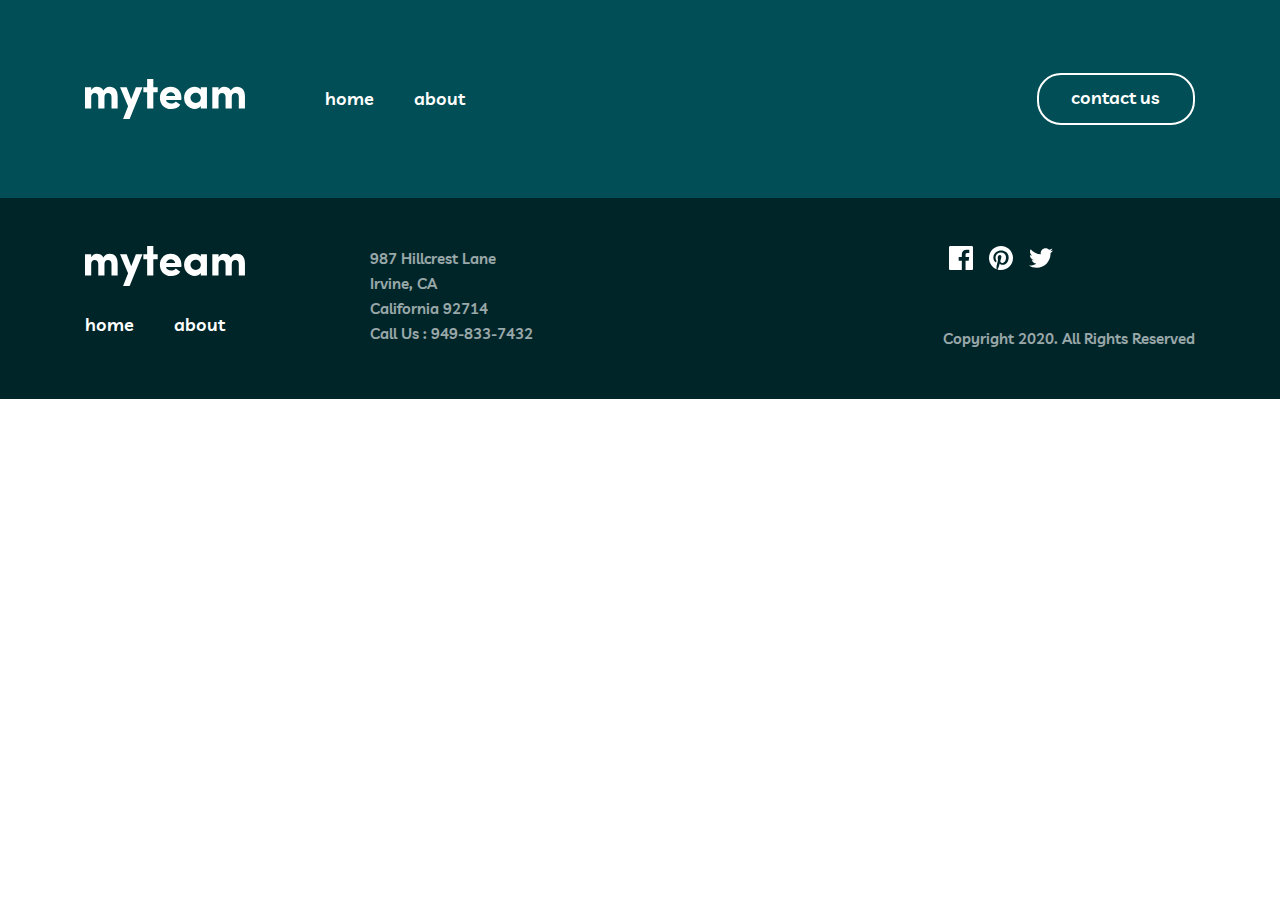
==== about.html @ bd24df67 "Add my-team" ====
<!DOCTYPE html>
<html lang="en">
<head>
  <meta charset="UTF-8">
  <meta http-equiv="X-UA-Compatible" content="IE=edge">
  <meta name="viewport" content="width=device-width, initial-scale=1.0">
  <title>About</title>
  <link rel="stylesheet" href="./css/main.css">
</head>
<body>
  <header class="site-header">
    <div class="container">
      <div class="site-header__inner">
        <a class="site-header__link" href="./index.html">
          <img class="logo" src="./images/myteam-logo.svg" alt="site logo" width="160" height="40">
        </a>
        <nav class="navbar">
          <ul class="navbar__list">
               <li class="navbar__item">
               <a class="navbar__link main-link" href="./index.html">home</a>
               </li>
               <li class="navbar__item">
               <a class="navbar__link main-link" href="./about.html">about</a>
               </li>
           </ul>
        </nav>
        <a class="link-contact main-link" href="./">contact us</a>
      </div>
    </div>
  </header>
  <footer class="site-footer">
    <div class="container">
      <div class="site-footer__inner">
        <div class="site-footer__main">
          <a class="site-header__link" href="./index.html">
            <img class="logo" src="./images/myteam-logo.svg" alt="site logo" width="160" height="40">
          </a>
          <div class="footer__navbar">
            <ul class="navbar__list">
                 <li class="navbar__item">
                 <a class="navbar__link main-link" href="./index.html">home</a>
                 </li>
                 <li class="navbar__item">
                 <a class="navbar__link main-link" href="./about.html">about</a>
                 </li>
             </ul>
          </div>
        </div>
        <ul class="site-footer__list">
          <li class="site-footer__item">987  Hillcrest Lane</li>
          <li class="site-footer__item">Irvine, CA</li>
          <li class="site-footer__item">California 92714</li>
          <li class="site-footer__item">Call Us : <a class="tel" href="tel:9498337432">949-833-7432</a></li>
        </ul>
        <div class="list-cite">
          <ul class="list-cite__list">
            <li class="list-item">
              <a href="https://www.facebook.com/" class="list-item__link">
                <img class="list-item__img" src="./images/facebook.svg" alt="facebook logo" width="24" height="24">
              </a>
            </li>
            <li class="list-item">
              <a href="https://www.pinterest.com/" class="list-item__link">
                <img class="list-item__img" src="./images/Pinterest.svg" alt=" pinterest logo" width="24" height="24">
              </a>
            </li>
            <li class="list-item">
              <a href="https://twitter.com/" class="list-item__link">
                <img class="list-item__img" src="./images/twitter.svg" alt=" twitter logo" width="24" height="24">
              </a>
            </li>
          </ul>
          <small class="footer__list-cite">Copyright 2020. All Rights Reserved</small>
        </div>
      </div>
    </div>
  </footer>
</body>
</html>
---- css/main.css ----
@font-face {
  font-family: "Livvic";
  src: url("../fonts/Livvic-Bold.woff2") format("woff2"), url("../fonts/Livvic-Bold.woff") format("woff");
  font-weight: bold;
  font-style: normal;
  font-display: swap;
}
@font-face {
  font-family: "Livvic";
  src: url("../fonts/Livvic-SemiBold.woff2") format("woff2"), url("../fonts/Livvic-SemiBold.woff") format("woff");
  font-weight: 600;
  font-style: normal;
  font-display: swap;
}
/*! normalize.css v8.0.1 | MIT License | github.com/necolas/normalize.css */
/* Document
   ========================================================================== */
/**
 * 1. Correct the line height in all browsers.
 * 2. Prevent adjustments of font size after orientation changes in iOS.
 */
html {
  line-height: 1.15;
  /* 1 */
  -webkit-text-size-adjust: 100%;
  /* 2 */
}

/* Sections
   ========================================================================== */
/**
 * Remove the margin in all browsers.
 */
body {
  margin: 0;
}

/**
 * Render the `main` element consistently in IE.
 */
main {
  display: block;
}

/**
 * Correct the font size and margin on `h1` elements within `section` and
 * `article` contexts in Chrome, Firefox, and Safari.
 */
h1 {
  font-size: 2em;
  margin: 0.67em 0;
}

/* Grouping content
   ========================================================================== */
/**
 * 1. Add the correct box sizing in Firefox.
 * 2. Show the overflow in Edge and IE.
 */
hr {
  box-sizing: content-box;
  /* 1 */
  height: 0;
  /* 1 */
  overflow: visible;
  /* 2 */
}

/**
 * 1. Correct the inheritance and scaling of font size in all browsers.
 * 2. Correct the odd `em` font sizing in all browsers.
 */
pre {
  font-family: monospace, monospace;
  /* 1 */
  font-size: 1em;
  /* 2 */
}

/* Text-level semantics
   ========================================================================== */
/**
 * Remove the gray background on active links in IE 10.
 */
a {
  background-color: transparent;
}

/**
 * 1. Remove the bottom border in Chrome 57-
 * 2. Add the correct text decoration in Chrome, Edge, IE, Opera, and Safari.
 */
abbr[title] {
  border-bottom: none;
  /* 1 */
  text-decoration: underline;
  /* 2 */
  -webkit-text-decoration: underline dotted;
          text-decoration: underline dotted;
  /* 2 */
}

/**
 * Add the correct font weight in Chrome, Edge, and Safari.
 */
b,
strong {
  font-weight: bolder;
}

/**
 * 1. Correct the inheritance and scaling of font size in all browsers.
 * 2. Correct the odd `em` font sizing in all browsers.
 */
code,
kbd,
samp {
  font-family: monospace, monospace;
  /* 1 */
  font-size: 1em;
  /* 2 */
}

/**
 * Add the correct font size in all browsers.
 */
small {
  font-size: 80%;
}

/**
 * Prevent `sub` and `sup` elements from affecting the line height in
 * all browsers.
 */
sub,
sup {
  font-size: 75%;
  line-height: 0;
  position: relative;
  vertical-align: baseline;
}

sub {
  bottom: -0.25em;
}

sup {
  top: -0.5em;
}

/* Embedded content
   ========================================================================== */
/**
 * Remove the border on images inside links in IE 10.
 */
img {
  border-style: none;
}

/* Forms
   ========================================================================== */
/**
 * 1. Change the font styles in all browsers.
 * 2. Remove the margin in Firefox and Safari.
 */
button,
input,
optgroup,
select,
textarea {
  font-family: inherit;
  /* 1 */
  font-size: 100%;
  /* 1 */
  line-height: 1.15;
  /* 1 */
  margin: 0;
  /* 2 */
}

/**
 * Show the overflow in IE.
 * 1. Show the overflow in Edge.
 */
button,
input {
  /* 1 */
  overflow: visible;
}

/**
 * Remove the inheritance of text transform in Edge, Firefox, and IE.
 * 1. Remove the inheritance of text transform in Firefox.
 */
button,
select {
  /* 1 */
  text-transform: none;
}

/**
 * Correct the inability to style clickable types in iOS and Safari.
 */
button,
[type=button],
[type=reset],
[type=submit] {
  -webkit-appearance: button;
}

/**
 * Remove the inner border and padding in Firefox.
 */
button::-moz-focus-inner,
[type=button]::-moz-focus-inner,
[type=reset]::-moz-focus-inner,
[type=submit]::-moz-focus-inner {
  border-style: none;
  padding: 0;
}

/**
 * Restore the focus styles unset by the previous rule.
 */
button:-moz-focusring,
[type=button]:-moz-focusring,
[type=reset]:-moz-focusring,
[type=submit]:-moz-focusring {
  outline: 1px dotted ButtonText;
}

/**
 * Correct the padding in Firefox.
 */
fieldset {
  padding: 0.35em 0.75em 0.625em;
}

/**
 * 1. Correct the text wrapping in Edge and IE.
 * 2. Correct the color inheritance from `fieldset` elements in IE.
 * 3. Remove the padding so developers are not caught out when they zero out
 *    `fieldset` elements in all browsers.
 */
legend {
  box-sizing: border-box;
  /* 1 */
  color: inherit;
  /* 2 */
  display: table;
  /* 1 */
  max-width: 100%;
  /* 1 */
  padding: 0;
  /* 3 */
  white-space: normal;
  /* 1 */
}

/**
 * Add the correct vertical alignment in Chrome, Firefox, and Opera.
 */
progress {
  vertical-align: baseline;
}

/**
 * Remove the default vertical scrollbar in IE 10+.
 */
textarea {
  overflow: auto;
}

/**
 * 1. Add the correct box sizing in IE 10.
 * 2. Remove the padding in IE 10.
 */
[type=checkbox],
[type=radio] {
  box-sizing: border-box;
  /* 1 */
  padding: 0;
  /* 2 */
}

/**
 * Correct the cursor style of increment and decrement buttons in Chrome.
 */
[type=number]::-webkit-inner-spin-button,
[type=number]::-webkit-outer-spin-button {
  height: auto;
}

/**
 * 1. Correct the odd appearance in Chrome and Safari.
 * 2. Correct the outline style in Safari.
 */
[type=search] {
  -webkit-appearance: textfield;
  /* 1 */
  outline-offset: -2px;
  /* 2 */
}

/**
 * Remove the inner padding in Chrome and Safari on macOS.
 */
[type=search]::-webkit-search-decoration {
  -webkit-appearance: none;
}

/**
 * 1. Correct the inability to style clickable types in iOS and Safari.
 * 2. Change font properties to `inherit` in Safari.
 */
::-webkit-file-upload-button {
  -webkit-appearance: button;
  /* 1 */
  font: inherit;
  /* 2 */
}

/* Interactive
   ========================================================================== */
/*
 * Add the correct display in Edge, IE 10+, and Firefox.
 */
details {
  display: block;
}

/*
 * Add the correct display in all browsers.
 */
summary {
  display: list-item;
}

/* Misc
   ========================================================================== */
/**
 * Add the correct display in IE 10+.
 */
template {
  display: none;
}

/**
 * Add the correct display in IE 10.
 */
[hidden] {
  display: none;
}

html {
  height: 100%;
  scroll-behavior: smooth;
}

*,
*::before,
*::after {
  box-sizing: border-box;
}

body {
  font-family: "Livvic", sans-serif;
  display: flex;
  flex-direction: column;
  height: 100%;
  margin: 0;
  padding: 0;
}

main {
  flex-grow: 1;
  background-color: #014e56;
}

img {
  max-width: 100%;
  height: auto;
  vertical-align: middle;
  -o-object-fit: cover;
     object-fit: cover;
}

.visually-hidden {
  clip: rect(0 0 0 0);
  -webkit-clip-path: inset(50%);
          clip-path: inset(50%);
  height: 1px;
  overflow: hidden;
  position: absolute;
  white-space: nowrap;
  width: 1px;
}

.container {
  width: 100%;
  max-width: 1150px;
  margin: 0 auto;
  padding: 0 20px;
}

.site-header {
  padding: 73px 0;
  background-color: #014e56;
}

.site-header__inner {
  display: flex;
  align-items: center;
}

.navbar {
  margin-left: 80px;
}

.navbar__list {
  display: flex;
  align-items: center;
  margin: 0;
  padding: 0;
  list-style-type: none;
}

.navbar__item + .navbar__item {
  margin-left: 40px;
}

.main-link {
  font-weight: 600;
  font-size: 18px;
  line-height: 28px;
  color: #ffffff;
  text-decoration: none;
}

.main-link:hover {
  color: #f67e7e;
}

.link-contact {
  margin-left: auto;
  padding: 9px 33px 11px 32px;
  border: 2px solid #ffffff;
  border-radius: 24px;
}

.link-contact:hover {
  background: #FFFFFF;
  border: 2px solid #FFFFFF;
  border-radius: 24px;
  color: #002529;
}

.menu-btn {
  display: none;
}

@media only screen and (max-width: 768px) {
  .site-header {
    padding: 64px 0;
  }
  .logo__pic {
    width: 128px;
    height: 32px;
  }
}
@media only screen and (max-width: 576px) {
  .site-header {
    padding: 48px 0;
  }
  .site-header__inner {
    align-items: center;
    justify-content: space-between;
  }
  .navbar {
    display: none;
  }
  .link-contact {
    display: none;
  }
  .menu-btn {
    display: block;
  }
}
.hero {
  padding: 56px 0 250px;
  background-color: #014e56;
  background-image: url("../images/hero-bgi-left.svg"), url("../images/hero-bgi-bottom.svg");
  background-repeat: no-repeat;
  background-size: 200px 200px, 358px 200px;
  background-position: calc(50% - 750px) calc(50% - 100px), calc(50% + 400px) calc(50% + 250px);
}

.hero__inner {
  display: flex;
  align-items: flex-start;
}

.hero__headline {
  width: 100%;
  max-width: 620px;
}

.hero__title {
  margin: 0;
  font-weight: 700;
  font-size: 100px;
  line-height: 100px;
  color: #ffffff;
}

.hero__span {
  color: #f67e7e;
}

.hero__desc {
  margin-left: auto;
  width: 100%;
  max-width: 445px;
}

.hero__line {
  border: 2px solid #79c8c7;
  background-color: #79c8c7;
  margin-bottom: 79px;
}

.line {
  display: inline-block;
  width: 50px;
}

.hero__text {
  margin: 0;
  font-weight: 600;
  font-size: 18px;
  line-height: 28px;
  color: #ffffff;
}

@media only screen and (max-width: 768px) {
  .hero {
    padding: 48px 0 258px;
    background-image: url("../images/hero-bgi-bottom.svg");
    background-size: 358px 200px;
    background-position: 50% calc(50% + 260px);
  }
  .hero__inner {
    display: block;
    margin: 0 auto;
    text-align: center;
  }
  .hero__headline {
    margin: 0 auto;
    width: 397px;
  }
  .hero__title {
    font-size: 64px;
    line-height: 56px;
  }
  .hero__desc {
    max-width: 460px;
    margin: 24px auto 0;
    text-align: center;
  }
  .hero__line {
    display: none;
  }
  .hero__text {
    font-size: 15px;
    line-height: 28px;
  }
}
@media only screen and (max-width: 576px) {
  .hero {
    padding: 32px 0 197px;
    background-image: url("../images/hero-bgi-bottom.svg");
    background-position: 50% calc(50% + 220px);
  }
  .hero__headline {
    width: 240px;
  }
  .hero__title {
    font-size: 40px;
    line-height: 40px;
  }
  .hero__desc {
    max-width: 330px;
    margin-top: 18px;
  }
}
.manage {
  padding: 140px 0;
  background-color: #012f34;
  background-image: url("../images/manage-bgi-bottom.svg");
  background-repeat: no-repeat;
  background-size: 200px 244px;
  background-position: calc(50% + 700px) calc(50% + 191px);
}

.manage__inner {
  display: flex;
  align-items: flex-start;
}

.manage__heading {
  width: 100%;
  max-width: 445px;
}

.manage__title {
  margin: 0;
  font-weight: 700;
  font-size: 48px;
  line-height: 48px;
  color: #ffffff;
}

.manage__line {
  border: 2px solid #f67e7e;
  background-color: #f67e7e;
  margin-bottom: 54px;
}

.manage__list {
  width: 100%;
  max-width: 540px;
  margin: 0;
  margin-left: auto;
  padding: 0;
  list-style-type: none;
}

.manage__item + .manage__item {
  margin-top: 32px;
}

.manage__item {
  padding-left: 95px;
  display: inline-block;
  background-repeat: no-repeat;
  background-size: 72px 72px;
}

.manage__item:nth-child(1) {
  background-image: url("../images/Experienced.svg");
}

.manage__item:nth-child(2) {
  background-image: url("../images/Easy.svg");
}

.manage__item:nth-child(3) {
  background-image: url("../images/Enhanced.svg");
}

.manage-list__title {
  margin: 0 0 16px;
  font-weight: 700;
  font-size: 18px;
  line-height: 28px;
  color: #f67e7e;
}

.manage-list__text {
  margin: 0;
  font-weight: 600;
  font-size: 15px;
  line-height: 25px;
  color: #ffffff;
  mix-blend-mode: normal;
  opacity: 0.8;
}

@media only screen and (max-width: 768px) {
  .manage {
    padding: 100px 0;
    background-image: url("../images/manage-bgi-bottom.svg");
    background-size: 200px 244px;
    background-position: calc(50% + 385px) calc(50% - 245px);
  }
  .manage__inner {
    display: block;
    margin: 0 auto;
  }
  .manage__heading {
    margin: 0 auto 64px;
    max-width: 445px;
  }
  .manage__title {
    font-size: 32px;
    line-height: 32px;
  }
  .manage__list {
    max-width: 540px;
    margin: 0 auto;
  }
}
@media only screen and (max-width: 576px) {
  .manage {
    padding: 64px 0;
    background-image: url("../images/manage-bgi-bottom.svg");
    background-size: 200px 244px;
    background-position: calc(50% + 285px) calc(50% - 410px);
  }
  .manage__heading {
    margin-bottom: 56px;
    max-width: 240px;
  }
  .manage__list {
    margin-top: 56px;
  }
  .manage__item {
    margin: 0 auto;
    padding: 0;
    padding-top: 80px;
    width: 327px;
    display: block;
    text-align: center;
    background-position: top center;
  }
}
.stories {
  padding: 140px 0 140px;
  background-color: #004047;
  background-image: url("../images/stories-bgi-top.svg"), url("../images/stories-bgi-bottom.svg");
  background-repeat: no-repeat;
  background-size: 147px 100px, 200px 200px;
  background-position: calc(50% - 650px) calc(50% - 335px), calc(50% + 600px) calc(50% + 385px);
}

.stories__heading {
  margin: 0 auto;
  width: 100%;
  max-width: 932px;
}

.stories__span {
  color: #79c8c7;
}

.stories__title {
  margin: 0;
  margin-bottom: 92px;
  font-weight: 700;
  font-size: 48px;
  line-height: 48px;
  text-align: center;
  color: #ffffff;
}

.stories-list {
  display: flex;
  align-items: center;
  justify-content: space-between;
  gap: 30px;
  margin: 0;
  padding: 0;
  list-style-type: none;
}

.stories__item {
  padding-top: 36px;
  background-image: url("../images/quotes.svg");
  background-repeat: no-repeat;
  background-size: 67px 56px;
  background-position: top center;
}

.stories__item::after {
  display: block;
  margin: 32px auto 0;
  width: 62px;
  height: 62px;
  background-repeat: no-repeat;
  background-size: 62px 62px;
  background-position: right;
  content: "";
}

.stories__item:nth-child(1)::after {
  background-image: url("../images/Kady-Baker.png");
}

.stories__item:nth-child(2)::after {
  background-image: url("../images/Aiysha-Reese.png");
}

.stories__item:nth-child(3)::after {
  background-image: url("../images/Arthur-Clarke.png");
}

.stories__quote {
  display: inline-block;
  margin-bottom: 24px;
  font-weight: 600;
  font-size: 15px;
  line-height: 25px;
  text-align: center;
  color: #ffffff;
}

.stories-list__title {
  margin: 0;
  margin-bottom: 2px;
  font-weight: 700;
  font-size: 18px;
  line-height: 28px;
  text-align: center;
  color: #79c8c7;
}

.stories-list__small {
  margin: 0;
  font-size: 13px;
  line-height: 18px;
  text-align: center;
  color: #ffffff;
}

@media only screen and (max-width: 768px) {
  .stories {
    padding: 100px 0;
    background-image: url("../images/stories-bgi-top.svg"), url("../images/stories-bgi-bottom.svg");
    background-size: 147px 100px, 200px 200px;
    background-position: calc(50% - 310px) calc(50% - 585px), calc(50% + 284px) calc(50% + 636px);
  }
  .stories__heading {
    max-width: 491px;
  }
  .stories__title {
    margin-bottom: 48px;
    font-size: 32px;
    line-height: 32px;
  }
  .stories-list {
    display: flex;
    align-items: center;
    flex-direction: column;
    gap: 48px;
  }
  .stories__item {
    width: 573px;
  }
}
@media only screen and (max-width: 576px) {
  .stories {
    padding: 100px 0;
    background-image: url("../images/stories-bgi-top.svg"), url("../images/stories-bgi-bottom.svg");
    background-size: 147px 100px, 200px 200px;
    background-position: calc(50% - 215px) calc(50% - 640px), calc(50% + 187px) calc(50% + 690px);
  }
  .stories__heading {
    max-width: 327px;
  }
  .stories__item {
    width: 327px;
  }
}
.article {
  padding: 76px 0;
  background-color: #f67e7e;
  background-image: url("../images/contact-us-bgi.svg");
  background-repeat: no-repeat;
  background-size: 200px 244px;
  background-position: calc(50% - 600px) calc(50% + 80px);
}

.article__inner {
  width: 100%;
  max-width: 917px;
  margin: 0 auto;
  display: flex;
  align-items: center;
  justify-content: space-between;
}

.article__title {
  margin: 0;
  font-weight: 700;
  font-size: 48px;
  line-height: 48px;
  color: #012f34;
}

.article__link {
  color: #012f34;
  padding: 9px 33px 11px 32px;
  border: 2px solid #012f34;
  border-radius: 24px;
}

.article__link:hover {
  background: #012f34;
  border: 2px solid #012f34;
  border-radius: 24px;
  color: #ffffff;
}

@media only screen and (max-width: 768px) {
  .article {
    padding: 84px 0;
    background-image: url("../images/contact-us-bgi.svg");
    background-size: 200px 244px;
    background-position: calc(50% - 284px) calc(50% + 90px);
  }
  .article__inner {
    max-width: 573px;
  }
  .article__title {
    font-size: 32px;
    line-height: 32px;
  }
}
@media only screen and (max-width: 576px) {
  .article {
    padding: 83px 0;
    background-image: url("../images/contact-us-bgi.svg");
    background-size: 200px 244px;
    background-position: calc(50% - 187px) calc(50% + 150px);
  }
  .article__inner {
    text-align: center;
    max-width: 300px;
    display: flex;
    flex-direction: column;
    gap: 24px;
  }
}
.site-footer {
  padding: 48px 0;
  background-color: #002529;
}

.site-footer__inner {
  display: flex;
  align-items: flex-start;
}

.footer__navbar {
  margin-top: 25px;
}

.site-footer__list {
  margin: 0;
  margin-left: 125px;
  padding: 0;
  list-style-type: none;
}

.site-footer__item {
  font-weight: 600;
  font-size: 15px;
  line-height: 25px;
  color: #ffffff;
  mix-blend-mode: normal;
  opacity: 0.6;
}

.tel {
  text-decoration: none;
  color: #ffffff;
}

.list-cite {
  margin-left: auto;
}

.list-cite__list {
  width: 110px;
  display: flex;
  align-items: center;
  justify-content: flex-end;
  gap: 16px;
  margin: 0;
  margin-bottom: 56px;
  padding: 0;
  list-style-type: none;
}

.footer__list-cite {
  font-weight: 600;
  font-size: 15px;
  line-height: 25px;
  color: #ffffff;
  mix-blend-mode: normal;
  opacity: 0.6;
}

.list-item__img:hover {
  background-color: #F67E7E;
}

@media only screen and (max-width: 768px) {
  .site-footer {
    padding: 56px 0;
  }
  .site-footer__inner {
    display: flex;
    flex-wrap: wrap;
  }
  .site-footer__list {
    margin-left: auto;
    text-align: end;
  }
  .list-cite {
    width: 100%;
    max-width: 728px;
    margin: 0;
    margin-top: 34px;
    margin-right: auto;
    display: flex;
    justify-content: space-between;
  }
  .list-cite__list {
    margin-bottom: 0;
    display: flex;
    align-items: center;
  }
  .footer__navbar {
    margin: 0 auto;
    margin-top: 53px;
  }
  .footer__list-cite {
    display: inline-block;
  }
}
@media only screen and (max-width: 576px) {
  .site-footer__inner {
    margin: 0 auto;
    text-align: center;
    display: block;
  }
  .site-footer__main {
    text-align: center;
  }
  .site-footer__list {
    margin-left: 0;
    text-align: center;
  }
  .list-cite {
    margin: 42px auto 0;
    align-items: center;
    flex-direction: column;
  }
  .footer__navbar {
    margin: 24px auto 24px 0;
  }
  .navbar__list {
    justify-content: center;
  }
  .list-cite__list {
    margin: 0;
    text-align: center;
  }
  .footer__list-cite {
    text-align: center;
    margin: 0;
    margin-top: 18px;
  }
}/*# sourceMappingURL=main.css.map */
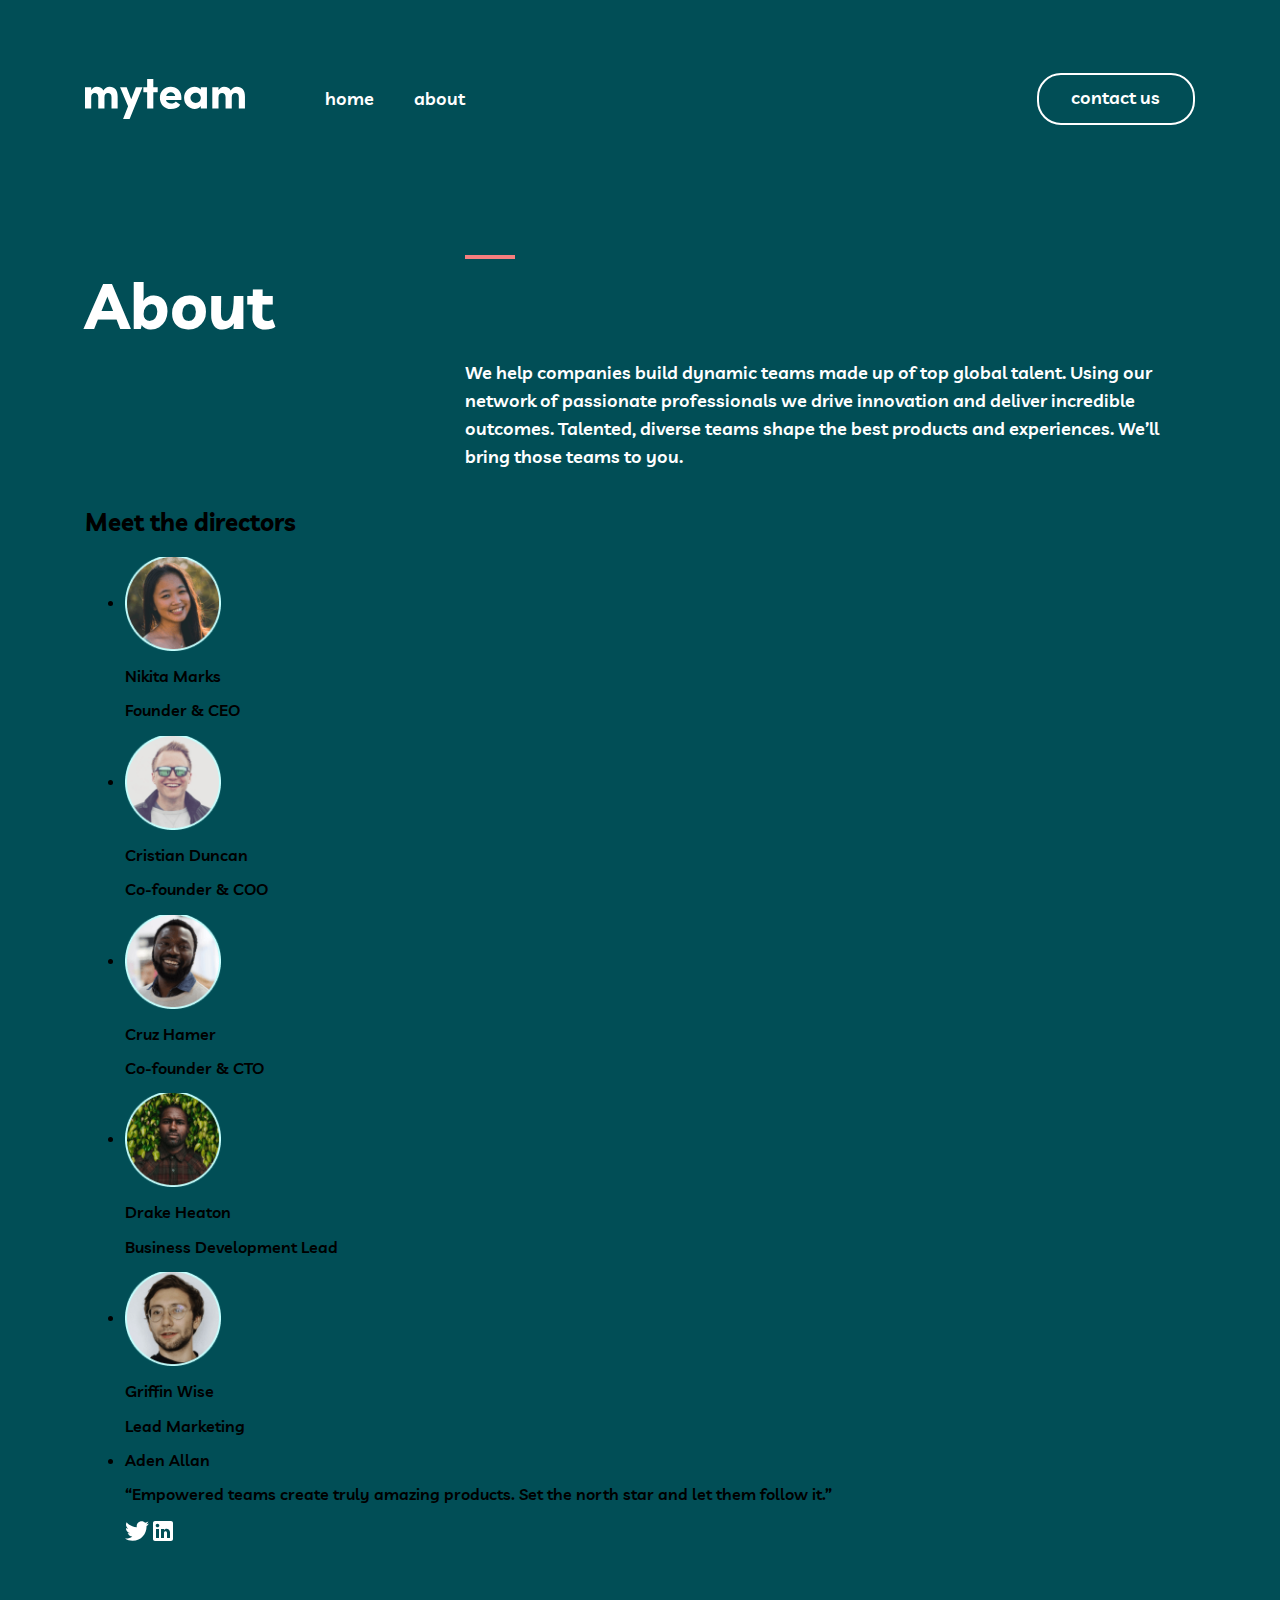
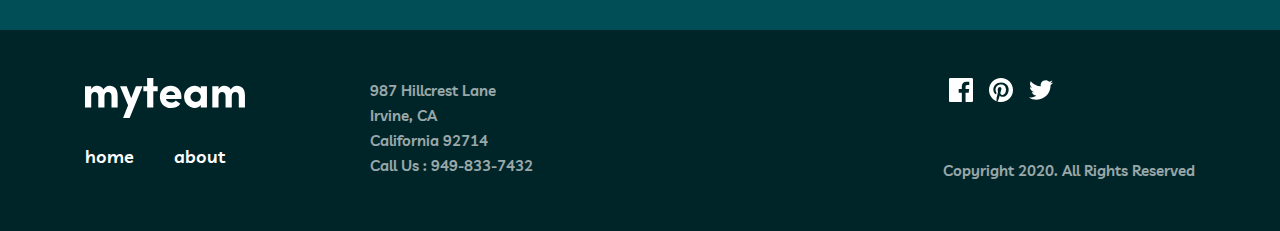
==== commit 38debff8: "about section changes" ====
--- a/about.html
+++ b/about.html
@@ -1,79 +1,238 @@
 <!DOCTYPE html>
 <html lang="en">
-<head>
-  <meta charset="UTF-8">
-  <meta http-equiv="X-UA-Compatible" content="IE=edge">
-  <meta name="viewport" content="width=device-width, initial-scale=1.0">
-  <title>About</title>
-  <link rel="stylesheet" href="./css/main.css">
-</head>
-<body>
-  <header class="site-header">
-    <div class="container">
-      <div class="site-header__inner">
-        <a class="site-header__link" href="./index.html">
-          <img class="logo" src="./images/myteam-logo.svg" alt="site logo" width="160" height="40">
-        </a>
-        <nav class="navbar">
-          <ul class="navbar__list">
-               <li class="navbar__item">
-               <a class="navbar__link main-link" href="./index.html">home</a>
-               </li>
-               <li class="navbar__item">
-               <a class="navbar__link main-link" href="./about.html">about</a>
-               </li>
-           </ul>
-        </nav>
-        <a class="link-contact main-link" href="./">contact us</a>
+  <head>
+    <meta charset="UTF-8" />
+    <meta http-equiv="X-UA-Compatible" content="IE=edge" />
+    <meta name="viewport" content="width=device-width, initial-scale=1.0" />
+    <title>About</title>
+    <link rel="stylesheet" href="./css/main.css" />
+  </head>
+  <body>
+    <header class="site-header">
+      <div class="container">
+        <div class="site-header__inner">
+          <a class="site-header__link" href="./index.html">
+            <img
+              class="logo"
+              src="./images/myteam-logo.svg"
+              alt="site logo"
+              width="160"
+              height="40"
+            />
+          </a>
+          <nav class="navbar">
+            <ul class="navbar__list">
+              <li class="navbar__item">
+                <a class="navbar__link main-link" href="./index.html">home</a>
+              </li>
+              <li class="navbar__item">
+                <a class="navbar__link main-link" href="./about.html">about</a>
+              </li>
+            </ul>
+          </nav>
+          <a class="link-contact main-link" href="./">contact us</a>
+        </div>
       </div>
-    </div>
-  </header>
-  <footer class="site-footer">
-    <div class="container">
-      <div class="site-footer__inner">
-        <div class="site-footer__main">
-          <a class="site-header__link" href="./index.html">
-            <img class="logo" src="./images/myteam-logo.svg" alt="site logo" width="160" height="40">
-          </a>
-          <div class="footer__navbar">
-            <ul class="navbar__list">
-                 <li class="navbar__item">
-                 <a class="navbar__link main-link" href="./index.html">home</a>
-                 </li>
-                 <li class="navbar__item">
-                 <a class="navbar__link main-link" href="./about.html">about</a>
-                 </li>
-             </ul>
-          </div>
-        </div>
-        <ul class="site-footer__list">
-          <li class="site-footer__item">987  Hillcrest Lane</li>
-          <li class="site-footer__item">Irvine, CA</li>
-          <li class="site-footer__item">California 92714</li>
-          <li class="site-footer__item">Call Us : <a class="tel" href="tel:9498337432">949-833-7432</a></li>
-        </ul>
-        <div class="list-cite">
-          <ul class="list-cite__list">
-            <li class="list-item">
-              <a href="https://www.facebook.com/" class="list-item__link">
-                <img class="list-item__img" src="./images/facebook.svg" alt="facebook logo" width="24" height="24">
-              </a>
-            </li>
-            <li class="list-item">
-              <a href="https://www.pinterest.com/" class="list-item__link">
-                <img class="list-item__img" src="./images/Pinterest.svg" alt=" pinterest logo" width="24" height="24">
-              </a>
-            </li>
-            <li class="list-item">
-              <a href="https://twitter.com/" class="list-item__link">
-                <img class="list-item__img" src="./images/twitter.svg" alt=" twitter logo" width="24" height="24">
-              </a>
+      <main>
+        <section class="about-hero">
+          <div class="container">
+            <div class="about-hero__inner">
+              <h1 class="about-hero__title">About</h1>
+              <div class="about-hero__desc">
+                <span class="about-hero__line about-line"></span>
+                <p class="about-hero__text">
+                  We help companies build dynamic teams made up of top global
+                  talent. Using our network of passionate professionals we drive
+                  innovation and deliver incredible outcomes. Talented, diverse
+                  teams shape the best products and experiences. We’ll bring
+                  those teams to you.
+                </p>
+              </div>
+            </div>
+          </div>
+        </section>
+        <section class="about-meet">
+          <div class="container">
+            <h2 class="about-meet__title">Meet the directors</h2>
+
+            <ul class="about-meet__list">
+              <li class="about-meet__item">
+                <img
+                  class="about-meet__pic"
+                  src="./images/Nikita-Marks.png"
+                  srcset="
+                    ./images/Nikita-Marks.png    1x,
+                    ./images/Nikita-Marks@2x.png
+                  "
+                  width="96"
+                  height="96"
+                  alt="nikita pic"
+                />
+                <p class="about-meet__text">Nikita Marks</p>
+                <p class="about-meet__italic">Founder & CEO</p>
+              </li>
+              <li class="about-meet__item">
+                <img
+                  class="about-meet__pic"
+                  src="./images/Cristian-Duncan.png"
+                  srcset="
+                    ./images/Cristian-Duncan.png    1x,
+                    ./images/Cristian-Duncan@2x.png
+                  "
+                  width="96"
+                  height="96"
+                  alt="nikita pic"
+                />
+                <p class="about-meet__text">Cristian Duncan</p>
+                <p class="about-meet__italic">Co-founder & COO</p>
+              </li>
+              <li class="about-meet__item">
+                <img
+                  class="about-meet__pic"
+                  src="./images/Cruz-Hamer.png"
+                  srcset="
+                    ./images/Cruz-Hamer.png    1x,
+                    ./images/Cruz-Hamer@2x.png
+                  "
+                  width="96"
+                  height="96"
+                  alt="nikita pic"
+                />
+                <p class="about-meet__text">Cruz Hamer</p>
+                <p class="about-meet__italic">Co-founder & CTO</p>
+              </li>
+              <li class="about-meet__item">
+                <img
+                  class="about-meet__pic"
+                  src="./images/Drake-Heaton.png"
+                  srcset="
+                    ./images/Drake-Heaton.png    1x,
+                    ./images/Drake-Heaton@2x.png
+                  "
+                  width="96"
+                  height="96"
+                  alt="nikita pic"
+                />
+                <p class="about-meet__text">Drake Heaton</p>
+                <p class="about-meet__italic">Business Development Lead</p>
+              </li>
+              <li class="about-meet__item">
+                <img
+                  class="about-meet__pic"
+                  src="./images/Griffin-Wise.png"
+                  srcset="
+                    ./images/Griffin-Wise.png    1x,
+                    ./images/Nikita-Marks@2x.png
+                  "
+                  width="96"
+                  height="96"
+                  alt="nikita pic"
+                />
+                <p class="about-meet__text">Griffin Wise</p>
+                <p class="about-meet__italic">Lead Marketing</p>
+              </li>
+              <li class="about-meet__item">
+                <p class="about-meet__alen">Aden Allan</p>
+                <p class="about-meet__gap">
+                  “Empowered teams create truly amazing products. Set the north
+                  star and let them follow it.”
+                </p>
+                <img
+                  class="about-meet__twitter"
+                  src="./images/twitter.svg"
+                  width="24"
+                  height="20"
+                  alt="twitter"
+                />
+                <img
+                  class="about-meet__linkin"
+                  src="./images/linkedin-logo.svg"
+                  width="20"
+                  height="20"
+                  alt="linkedin"
+                />
+              </li>
+            </ul>
+          </div>
+        </section>
+      </main>
+    </header>
+    <footer class="site-footer">
+      <div class="container">
+        <div class="site-footer__inner">
+          <div class="site-footer__main">
+            <a class="site-header__link" href="./index.html">
+              <img
+                class="logo"
+                src="./images/myteam-logo.svg"
+                alt="site logo"
+                width="160"
+                height="40"
+              />
+            </a>
+            <div class="footer__navbar">
+              <ul class="navbar__list">
+                <li class="navbar__item">
+                  <a class="navbar__link main-link" href="./index.html">home</a>
+                </li>
+                <li class="navbar__item">
+                  <a class="navbar__link main-link" href="./about.html"
+                    >about</a
+                  >
+                </li>
+              </ul>
+            </div>
+          </div>
+          <ul class="site-footer__list">
+            <li class="site-footer__item">987 Hillcrest Lane</li>
+            <li class="site-footer__item">Irvine, CA</li>
+            <li class="site-footer__item">California 92714</li>
+            <li class="site-footer__item">
+              Call Us : <a class="tel" href="tel:9498337432">949-833-7432</a>
             </li>
           </ul>
-          <small class="footer__list-cite">Copyright 2020. All Rights Reserved</small>
+          <div class="list-cite">
+            <ul class="list-cite__list">
+              <li class="list-item">
+                <a href="https://www.facebook.com/" class="list-item__link">
+                  <img
+                    class="list-item__img"
+                    src="./images/facebook.svg"
+                    alt="facebook logo"
+                    width="24"
+                    height="24"
+                  />
+                </a>
+              </li>
+              <li class="list-item">
+                <a href="https://www.pinterest.com/" class="list-item__link">
+                  <img
+                    class="list-item__img"
+                    src="./images/Pinterest.svg"
+                    alt=" pinterest logo"
+                    width="24"
+                    height="24"
+                  />
+                </a>
+              </li>
+              <li class="list-item">
+                <a href="https://twitter.com/" class="list-item__link">
+                  <img
+                    class="list-item__img"
+                    src="./images/twitter.svg"
+                    alt=" twitter logo"
+                    width="24"
+                    height="24"
+                  />
+                </a>
+              </li>
+            </ul>
+            <small class="footer__list-cite"
+              >Copyright 2020. All Rights Reserved</small
+            >
+          </div>
         </div>
       </div>
-    </div>
-  </footer>
-</body>
-</html>+    </footer>
+  </body>
+</html>
--- a/css/main.css
+++ b/css/main.css
@@ -931,6 +931,55 @@
     gap: 24px;
   }
 }
+.about-hero {
+  padding-top: 130px;
+  background-image: url("../../../images/about-hero-bg.svg");
+  background-repeat: no-repeat;
+  background-size: 100px;
+  background-position: calc(50% + 800px) 100%, 100% 100%;
+}
+
+.about-hero__inner {
+  display: flex;
+  justify-content: space-between;
+}
+
+.about-hero__title {
+  align-items: flex-start;
+  margin: 0;
+  font-weight: 700;
+  font-size: 64px;
+  line-height: 100px;
+  color: #ffffff;
+}
+
+.about-hero__desc {
+  width: 100%;
+  max-width: 730px;
+}
+
+.about-hero__line {
+  border: 2px solid #F67E7E;
+  background-color: #F67E7E;
+  margin-bottom: 79px;
+}
+
+.about-line {
+  display: inline-block;
+  width: 50px;
+}
+
+.about-hero__text {
+  font-weight: 600;
+  font-size: 18px;
+  line-height: 28px;
+  color: #FFFFFF;
+}
+
+.about-meet {
+  border-color: #004047;
+}
+
 .site-footer {
   padding: 48px 0;
   background-color: #002529;
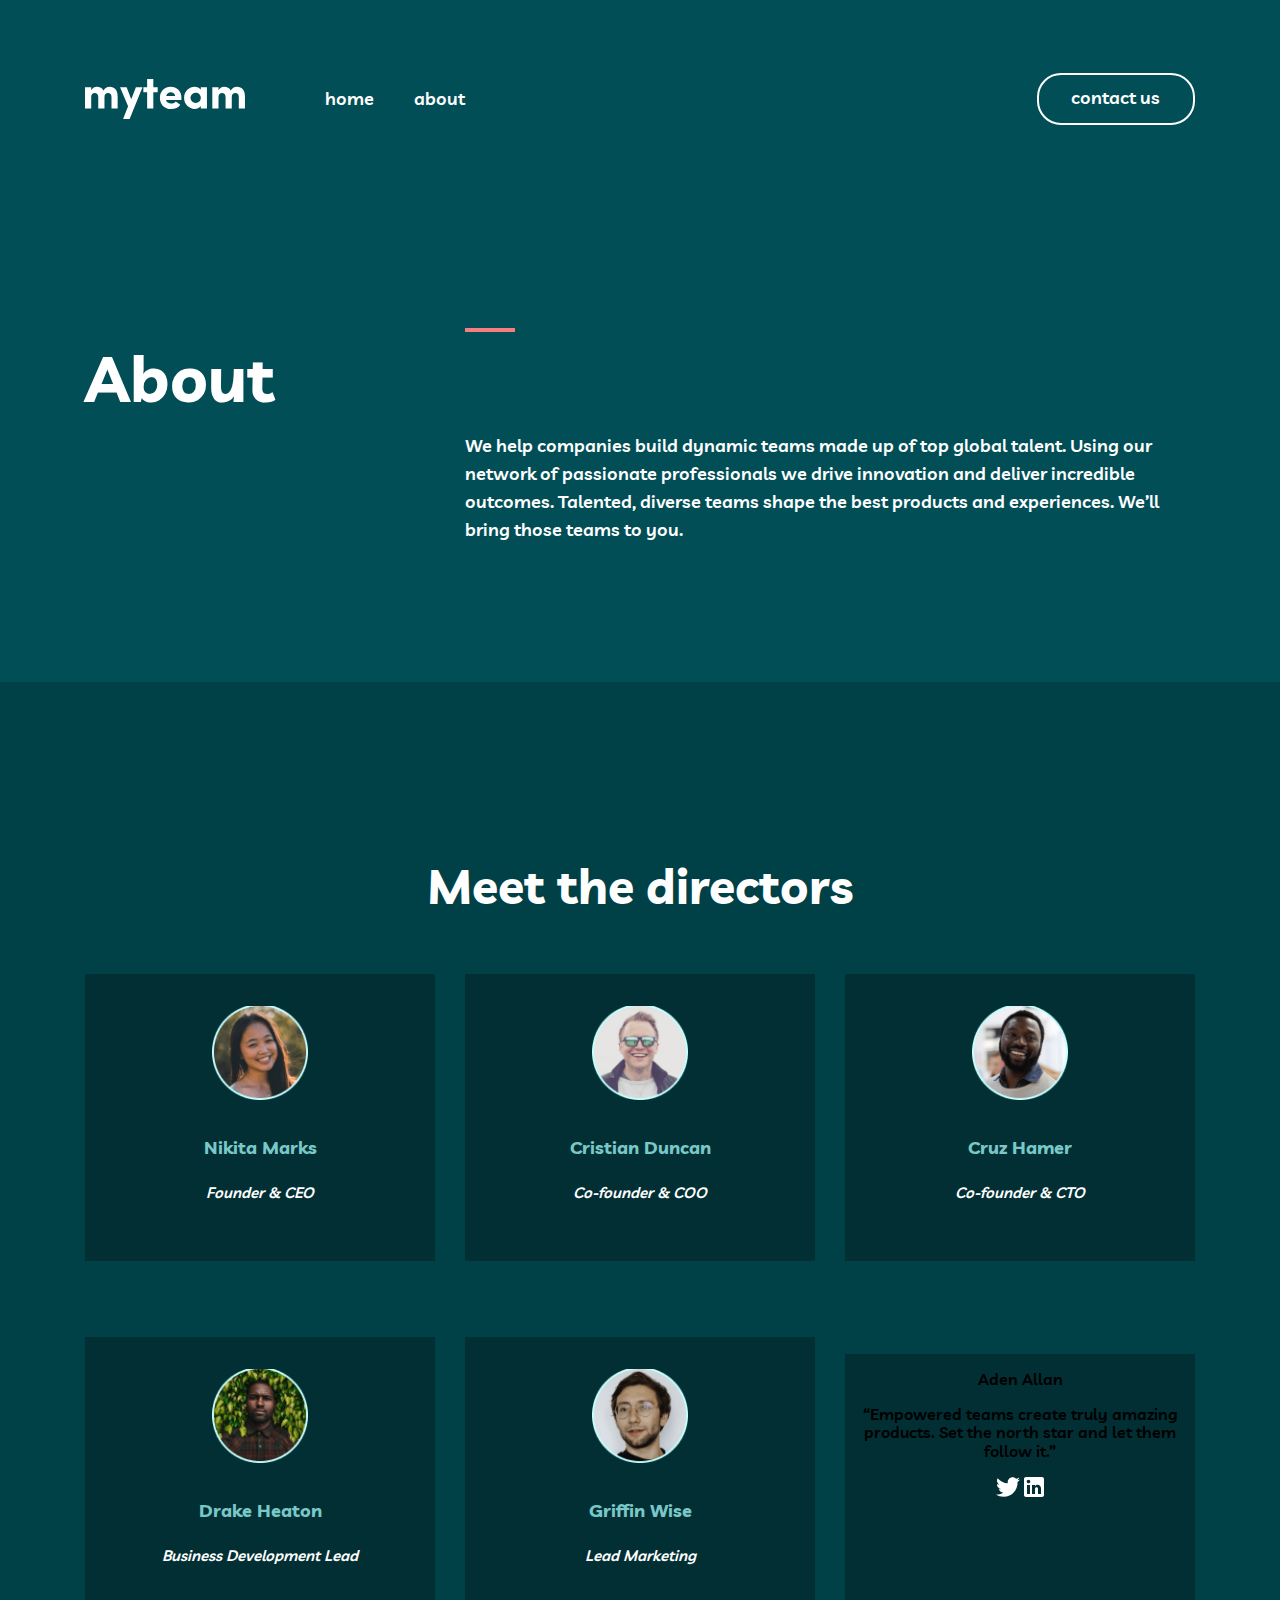
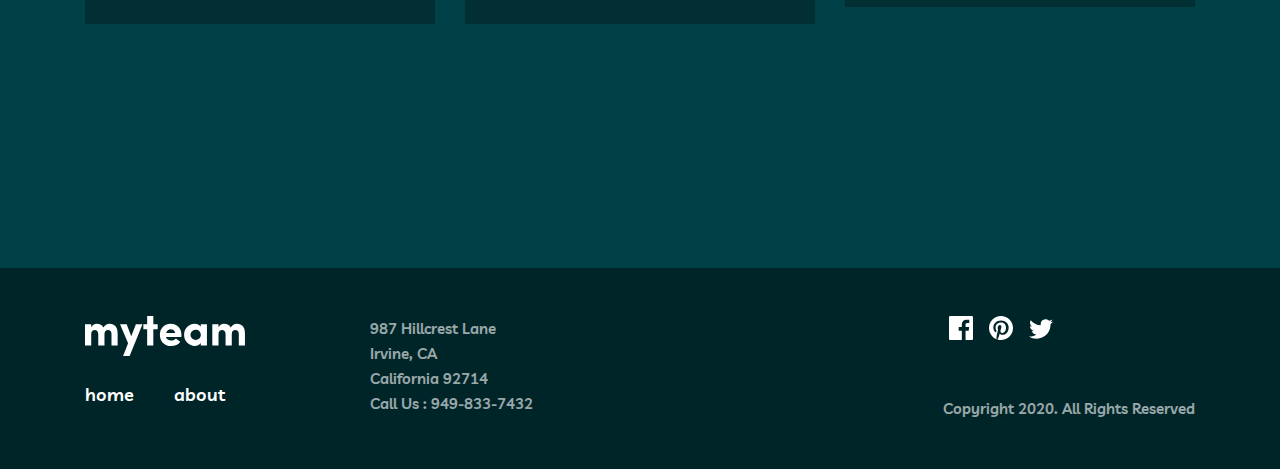
==== commit 958666db: "about-meet section  changes" ====
--- a/about.html
+++ b/about.html
@@ -33,130 +33,131 @@
           <a class="link-contact main-link" href="./">contact us</a>
         </div>
       </div>
-      <main>
-        <section class="about-hero">
-          <div class="container">
-            <div class="about-hero__inner">
-              <h1 class="about-hero__title">About</h1>
-              <div class="about-hero__desc">
-                <span class="about-hero__line about-line"></span>
-                <p class="about-hero__text">
-                  We help companies build dynamic teams made up of top global
-                  talent. Using our network of passionate professionals we drive
-                  innovation and deliver incredible outcomes. Talented, diverse
-                  teams shape the best products and experiences. We’ll bring
-                  those teams to you.
-                </p>
-              </div>
+     
+    </header>
+    <main>
+      <section class="about-hero">
+        <div class="container">
+          <div class="about-hero__inner">
+            <h1 class="about-hero__title">About</h1>
+            <div class="about-hero__desc">
+              <span class="about-hero__line about-line"></span>
+              <p class="about-hero__text">
+                We help companies build dynamic teams made up of top global
+                talent. Using our network of passionate professionals we drive
+                innovation and deliver incredible outcomes. Talented, diverse
+                teams shape the best products and experiences. We’ll bring
+                those teams to you.
+              </p>
             </div>
           </div>
-        </section>
-        <section class="about-meet">
-          <div class="container">
-            <h2 class="about-meet__title">Meet the directors</h2>
+        </div>
+      </section>
+      <section class="about-meet">
+        <div class="container">
+          <h2 class="about-meet__title">Meet the directors</h2>
 
-            <ul class="about-meet__list">
-              <li class="about-meet__item">
-                <img
-                  class="about-meet__pic"
-                  src="./images/Nikita-Marks.png"
-                  srcset="
-                    ./images/Nikita-Marks.png    1x,
-                    ./images/Nikita-Marks@2x.png
-                  "
-                  width="96"
-                  height="96"
-                  alt="nikita pic"
-                />
-                <p class="about-meet__text">Nikita Marks</p>
-                <p class="about-meet__italic">Founder & CEO</p>
-              </li>
-              <li class="about-meet__item">
-                <img
-                  class="about-meet__pic"
-                  src="./images/Cristian-Duncan.png"
-                  srcset="
-                    ./images/Cristian-Duncan.png    1x,
-                    ./images/Cristian-Duncan@2x.png
-                  "
-                  width="96"
-                  height="96"
-                  alt="nikita pic"
-                />
-                <p class="about-meet__text">Cristian Duncan</p>
-                <p class="about-meet__italic">Co-founder & COO</p>
-              </li>
-              <li class="about-meet__item">
-                <img
-                  class="about-meet__pic"
-                  src="./images/Cruz-Hamer.png"
-                  srcset="
-                    ./images/Cruz-Hamer.png    1x,
-                    ./images/Cruz-Hamer@2x.png
-                  "
-                  width="96"
-                  height="96"
-                  alt="nikita pic"
-                />
-                <p class="about-meet__text">Cruz Hamer</p>
-                <p class="about-meet__italic">Co-founder & CTO</p>
-              </li>
-              <li class="about-meet__item">
-                <img
-                  class="about-meet__pic"
-                  src="./images/Drake-Heaton.png"
-                  srcset="
-                    ./images/Drake-Heaton.png    1x,
-                    ./images/Drake-Heaton@2x.png
-                  "
-                  width="96"
-                  height="96"
-                  alt="nikita pic"
-                />
-                <p class="about-meet__text">Drake Heaton</p>
-                <p class="about-meet__italic">Business Development Lead</p>
-              </li>
-              <li class="about-meet__item">
-                <img
-                  class="about-meet__pic"
-                  src="./images/Griffin-Wise.png"
-                  srcset="
-                    ./images/Griffin-Wise.png    1x,
-                    ./images/Nikita-Marks@2x.png
-                  "
-                  width="96"
-                  height="96"
-                  alt="nikita pic"
-                />
-                <p class="about-meet__text">Griffin Wise</p>
-                <p class="about-meet__italic">Lead Marketing</p>
-              </li>
-              <li class="about-meet__item">
-                <p class="about-meet__alen">Aden Allan</p>
-                <p class="about-meet__gap">
-                  “Empowered teams create truly amazing products. Set the north
-                  star and let them follow it.”
-                </p>
-                <img
-                  class="about-meet__twitter"
-                  src="./images/twitter.svg"
-                  width="24"
-                  height="20"
-                  alt="twitter"
-                />
-                <img
-                  class="about-meet__linkin"
-                  src="./images/linkedin-logo.svg"
-                  width="20"
-                  height="20"
-                  alt="linkedin"
-                />
-              </li>
-            </ul>
-          </div>
-        </section>
-      </main>
-    </header>
+          <ul class="about-meet__list">
+            <li class="about-meet__item">
+              <img
+                class="about-meet__pic"
+                src="./images/Nikita-Marks.png"
+                srcset="
+                  ./images/Nikita-Marks.png    1x,
+                  ./images/Nikita-Marks@2x.png
+                "
+                width="96"
+                height="96"
+                alt="nikita pic"
+              />
+              <p class="about-meet__text">Nikita Marks</p>
+              <p class="about-meet__italic">Founder & CEO</p>
+            </li>
+            <li class="about-meet__item">
+              <img
+                class="about-meet__pic"
+                src="./images/Cristian-Duncan.png"
+                srcset="
+                  ./images/Cristian-Duncan.png    1x,
+                  ./images/Cristian-Duncan@2x.png
+                "
+                width="96"
+                height="96"
+                alt="nikita pic"
+              />
+              <p class="about-meet__text">Cristian Duncan</p>
+              <p class="about-meet__italic">Co-founder & COO</p>
+            </li>
+            <li class="about-meet__item">
+              <img
+                class="about-meet__pic"
+                src="./images/Cruz-Hamer.png"
+                srcset="
+                  ./images/Cruz-Hamer.png    1x,
+                  ./images/Cruz-Hamer@2x.png
+                "
+                width="96"
+                height="96"
+                alt="nikita pic"
+              />
+              <p class="about-meet__text">Cruz Hamer</p>
+              <p class="about-meet__italic">Co-founder & CTO</p>
+            </li>
+            <li class="about-meet__item">
+              <img
+                class="about-meet__pic"
+                src="./images/Drake-Heaton.png"
+                srcset="
+                  ./images/Drake-Heaton.png    1x,
+                  ./images/Drake-Heaton@2x.png
+                "
+                width="96"
+                height="96"
+                alt="nikita pic"
+              />
+              <p class="about-meet__text">Drake Heaton</p>
+              <p class="about-meet__italic">Business Development Lead</p>
+            </li>
+            <li class="about-meet__item">
+              <img
+                class="about-meet__pic"
+                src="./images/Griffin-Wise.png"
+                srcset="
+                  ./images/Griffin-Wise.png    1x,
+                  ./images/Nikita-Marks@2x.png
+                "
+                width="96"
+                height="96"
+                alt="nikita pic"
+              />
+              <p class="about-meet__text">Griffin Wise</p>
+              <p class="about-meet__italic">Lead Marketing</p>
+            </li>
+            <li class="about-meet__item">
+              <p class="about-meet__alen">Aden Allan</p>
+              <p class="about-meet__gap">
+                “Empowered teams create truly amazing products. Set the north
+                star and let them follow it.”
+              </p>
+              <img
+                class="about-meet__twitter"
+                src="./images/twitter.svg"
+                width="24"
+                height="20"
+                alt="twitter"
+              />
+              <img
+                class="about-meet__linkin"
+                src="./images/linkedin-logo.svg"
+                width="20"
+                height="20"
+                alt="linkedin"
+              />
+            </li>
+          </ul>
+        </div>
+      </section>
+    </main>
     <footer class="site-footer">
       <div class="container">
         <div class="site-footer__inner">
--- a/css/main.css
+++ b/css/main.css
@@ -932,7 +932,7 @@
   }
 }
 .about-hero {
-  padding-top: 130px;
+  padding: 130px 0 120px;
   background-image: url("../../../images/about-hero-bg.svg");
   background-repeat: no-repeat;
   background-size: 100px;
@@ -977,7 +977,61 @@
 }
 
 .about-meet {
-  border-color: #004047;
+  background-color: #004047;
+  padding: 140px 0 168px;
+}
+
+.about-meet__title {
+  margin-bottom: 64px;
+  font-weight: 700;
+  font-size: 48px;
+  line-height: 48px;
+  text-align: center;
+  color: #ffffff;
+}
+
+.about-meet__list {
+  margin: 0;
+  padding: 0;
+  display: flex;
+  align-items: center;
+  justify-content: space-between;
+  flex-wrap: wrap;
+  width: 100%;
+  max-width: 1110px;
+  list-style: none;
+}
+
+.about-meet__item {
+  padding: 0;
+  width: 100%;
+  max-width: 350px;
+  min-height: 253px;
+  background: #012f34;
+  text-align: center;
+  margin-bottom: 76px;
+}
+
+.about-meet__pic {
+  margin-bottom: 16px;
+  margin-top: 32px;
+}
+
+.about-meet__text {
+  font-weight: 700;
+  font-size: 18px;
+  line-height: 28px;
+  text-align: center;
+  color: #79c8c7;
+}
+
+.about-meet__italic {
+  margin-bottom: 56px;
+  font-style: italic;
+  font-size: 15px;
+  line-height: 25px;
+  text-align: center;
+  color: #ffffff;
 }
 
 .site-footer {
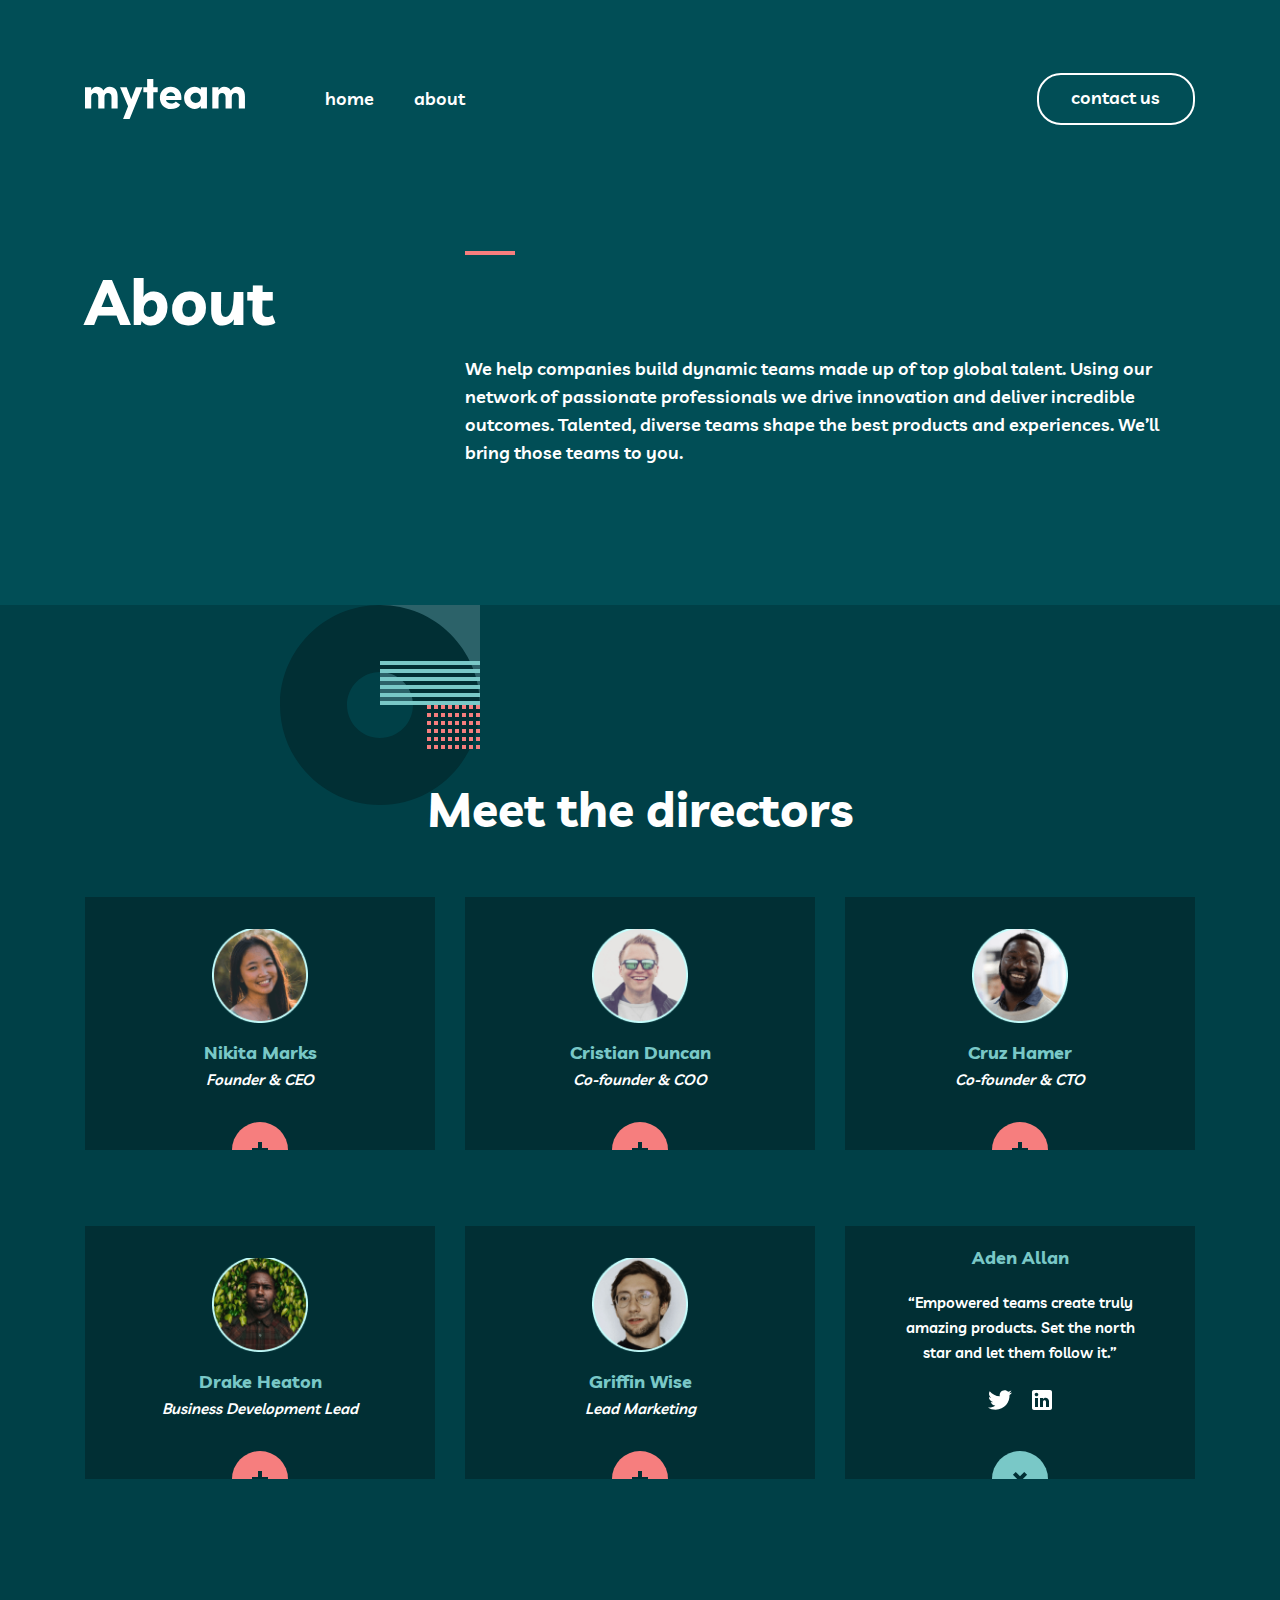
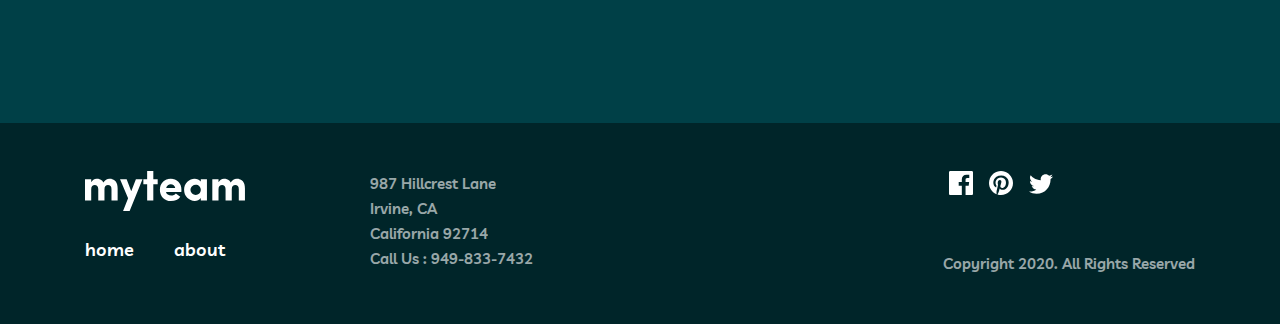
==== commit cdb67c51: "about-meet add" ====
--- a/about.html
+++ b/about.html
@@ -133,7 +133,7 @@
               <p class="about-meet__text">Griffin Wise</p>
               <p class="about-meet__italic">Lead Marketing</p>
             </li>
-            <li class="about-meet__item">
+            <li class="about-meet__item active">
               <p class="about-meet__alen">Aden Allan</p>
               <p class="about-meet__gap">
                 “Empowered teams create truly amazing products. Set the north
--- a/css/main.css
+++ b/css/main.css
@@ -932,7 +932,7 @@
   }
 }
 .about-hero {
-  padding: 130px 0 120px;
+  padding: 53px 0 120px;
   background-image: url("../../../images/about-hero-bg.svg");
   background-repeat: no-repeat;
   background-size: 100px;
@@ -979,6 +979,10 @@
 .about-meet {
   background-color: #004047;
   padding: 140px 0 168px;
+  background-image: url("../../../images/meet-bgi-top.svg");
+  background-repeat: no-repeat;
+  background-size: 200px;
+  background-position: calc(25% + 10px) 0%;
 }
 
 .about-meet__title {
@@ -991,6 +995,7 @@
 }
 
 .about-meet__list {
+  position: relative;
   margin: 0;
   padding: 0;
   display: flex;
@@ -1010,6 +1015,25 @@
   background: #012f34;
   text-align: center;
   margin-bottom: 76px;
+  background-image: url("../../../images/icon-plus.svg");
+  background-repeat: no-repeat;
+  background-size: 56px;
+  background-position: 50% calc(100% + 28px), 100% 100%;
+  transition: all 0.4s ease;
+}
+.about-meet__item:hover {
+  background-image: url("../../../images/icon-x.svg");
+}
+
+.active {
+  background-image: url("../../../images/icon-x.svg");
+  background-repeat: no-repeat;
+  background-size: 56px;
+  background-position: 50% calc(100% + 28px), 100% 100%;
+  transition: all 0.4s ease;
+}
+.active:hover {
+  background-image: url("../../../images/icon-plus.svg");
 }
 
 .about-meet__pic {
@@ -1018,6 +1042,7 @@
 }
 
 .about-meet__text {
+  margin: 0;
   font-weight: 700;
   font-size: 18px;
   line-height: 28px;
@@ -1026,12 +1051,37 @@
 }
 
 .about-meet__italic {
+  margin: 0;
   margin-bottom: 56px;
   font-style: italic;
   font-size: 15px;
   line-height: 25px;
   text-align: center;
   color: #ffffff;
+}
+
+.about-meet__alen {
+  font-weight: 700;
+  font-size: 18px;
+  line-height: 28px;
+  text-align: center;
+  color: #79c8c7;
+}
+
+.about-meet__gap {
+  margin: 0 auto;
+  margin-bottom: 24px;
+  width: 100%;
+  max-width: 254px;
+  font-weight: 600;
+  font-size: 15px;
+  line-height: 25px;
+  text-align: center;
+  color: #FFFFFF;
+}
+
+.about-meet__twitter {
+  margin-right: 16px;
 }
 
 .site-footer {
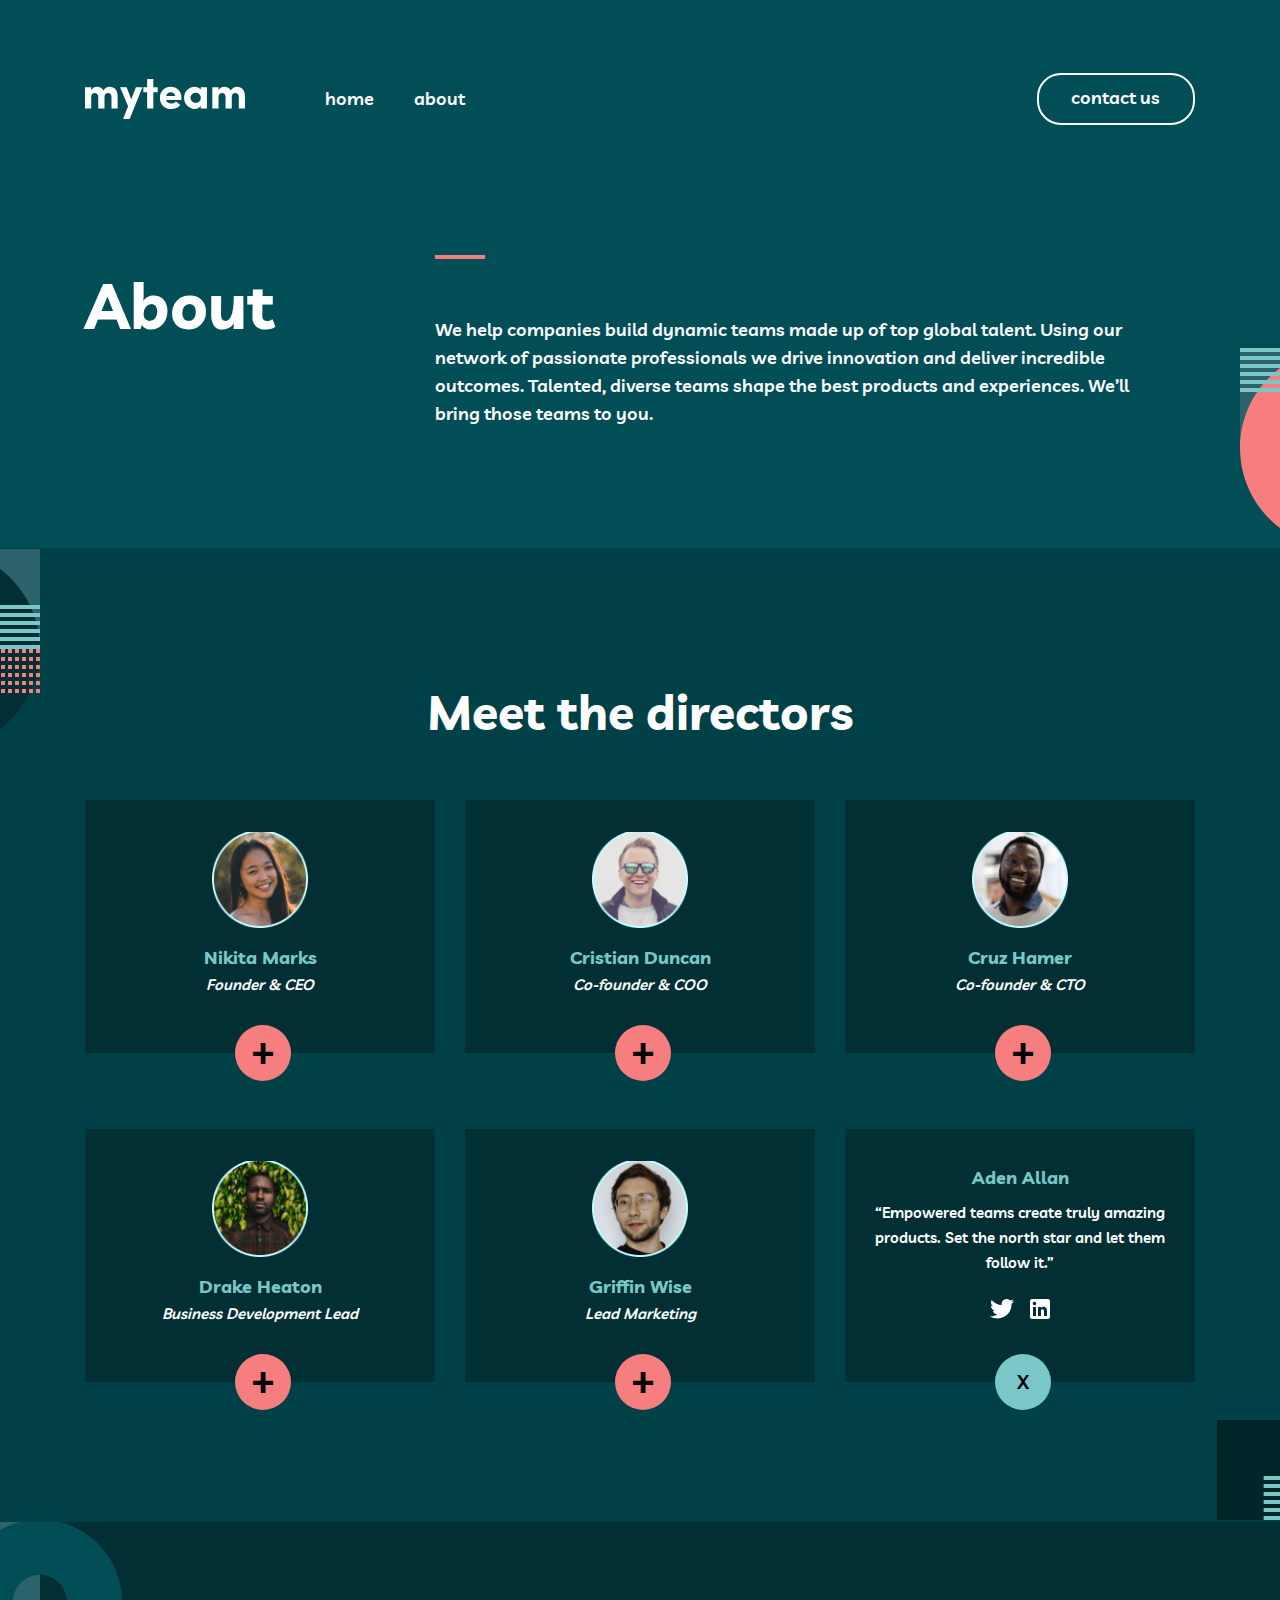
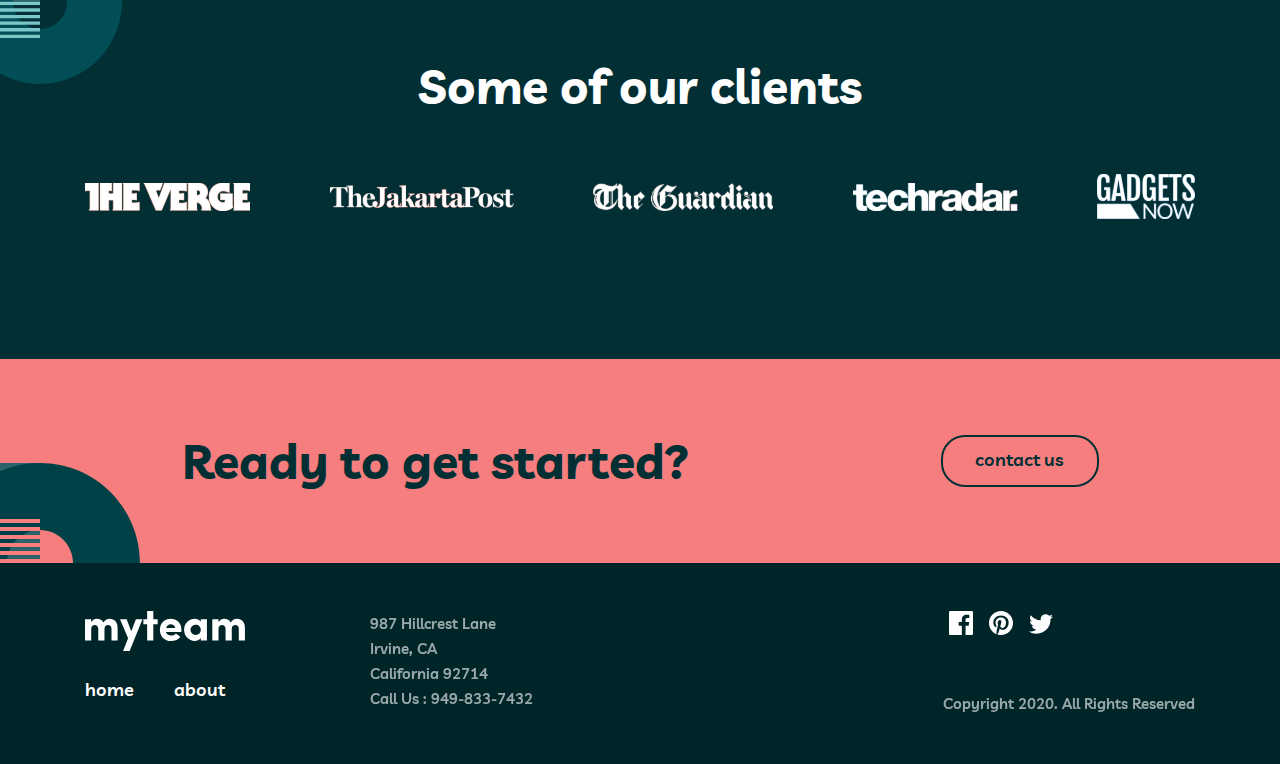
==== commit 738ec936: "Add my team cite" ====
--- a/about.html
+++ b/about.html
@@ -1,239 +1,178 @@
 <!DOCTYPE html>
 <html lang="en">
-  <head>
-    <meta charset="UTF-8" />
-    <meta http-equiv="X-UA-Compatible" content="IE=edge" />
-    <meta name="viewport" content="width=device-width, initial-scale=1.0" />
-    <title>About</title>
-    <link rel="stylesheet" href="./css/main.css" />
-  </head>
-  <body>
-    <header class="site-header">
+<head>
+  <meta charset="UTF-8">
+  <meta http-equiv="X-UA-Compatible" content="IE=edge">
+  <meta name="viewport" content="width=device-width, initial-scale=1.0">
+  <title>About</title>
+  <link rel="stylesheet" href="./css/main.css">
+</head>
+<body>
+  <header class="site-header">
+    <div class="container">
+      <div class="site-header__inner">
+        <a class="site-header__link" href="./index.html">
+          <img class="logo" src="./images/myteam-logo.svg" alt="site logo" width="160" height="40">
+        </a>
+        <nav class="navbar">
+          <ul class="navbar__list">
+               <li class="navbar__item">
+               <a class="navbar__link main-link" href="./index.html">home</a>
+               </li>
+               <li class="navbar__item">
+               <a class="navbar__link main-link" href="./about.html">about</a>
+               </li>
+           </ul>
+        </nav>
+        <a class="link-contact main-link" href="./contact.html">contact us</a>
+      </div>
+    </div>
+  </header>
+  <main>
+    <section class="about-hero">
       <div class="container">
-        <div class="site-header__inner">
-          <a class="site-header__link" href="./index.html">
-            <img
-              class="logo"
-              src="./images/myteam-logo.svg"
-              alt="site logo"
-              width="160"
-              height="40"
-            />
-          </a>
-          <nav class="navbar">
-            <ul class="navbar__list">
-              <li class="navbar__item">
-                <a class="navbar__link main-link" href="./index.html">home</a>
-              </li>
-              <li class="navbar__item">
-                <a class="navbar__link main-link" href="./about.html">about</a>
-              </li>
-            </ul>
-          </nav>
-          <a class="link-contact main-link" href="./">contact us</a>
+        <div class="about-hero__inner">
+          <h1 class="visually-hidden">About page</h1>
+          <div class="about-hero__heading">
+            <h2 class="about-hero__title">About</h2>
+          </div>
+          <div class="about-hero__content">
+            <span class="manage__line line"></span>
+            <div class="about-hero__text">We help companies build dynamic teams made up of top global talent. Using our network of passionate professionals we drive innovation and deliver incredible outcomes. Talented, diverse teams shape the best products and experiences. We’ll bring those teams to you.</div>
+          </div>
         </div>
       </div>
-     
-    </header>
-    <main>
-      <section class="about-hero">
-        <div class="container">
-          <div class="about-hero__inner">
-            <h1 class="about-hero__title">About</h1>
-            <div class="about-hero__desc">
-              <span class="about-hero__line about-line"></span>
-              <p class="about-hero__text">
-                We help companies build dynamic teams made up of top global
-                talent. Using our network of passionate professionals we drive
-                innovation and deliver incredible outcomes. Talented, diverse
-                teams shape the best products and experiences. We’ll bring
-                those teams to you.
-              </p>
-            </div>
-          </div>
-        </div>
-      </section>
-      <section class="about-meet">
-        <div class="container">
-          <h2 class="about-meet__title">Meet the directors</h2>
-
-          <ul class="about-meet__list">
-            <li class="about-meet__item">
-              <img
-                class="about-meet__pic"
-                src="./images/Nikita-Marks.png"
-                srcset="
-                  ./images/Nikita-Marks.png    1x,
-                  ./images/Nikita-Marks@2x.png
-                "
-                width="96"
-                height="96"
-                alt="nikita pic"
-              />
-              <p class="about-meet__text">Nikita Marks</p>
-              <p class="about-meet__italic">Founder & CEO</p>
+    </section>
+    <section class="meet">
+      <div class="container">
+        <div class="meet__inner">
+          <h3 class="meet__title">Meet the directors</h3>
+          <ul class="meet__item meet-item">
+            <li class="meet__list">
+              <h4 class="meet-item__title">Nikita Marks</h4>
+              <i class="meet-item__text">Founder & CEO</i>
+              <div class="meet__list--icon">
+                <span class="meet-_list--span">+</span>
+              </div>
             </li>
-            <li class="about-meet__item">
-              <img
-                class="about-meet__pic"
-                src="./images/Cristian-Duncan.png"
-                srcset="
-                  ./images/Cristian-Duncan.png    1x,
-                  ./images/Cristian-Duncan@2x.png
-                "
-                width="96"
-                height="96"
-                alt="nikita pic"
-              />
-              <p class="about-meet__text">Cristian Duncan</p>
-              <p class="about-meet__italic">Co-founder & COO</p>
+            <li class="meet__list">
+              <h4 class="meet-item__title">Cristian Duncan</h4>
+              <i class="meet-item__text">Co-founder & COO</i>
+              <div class="meet__list--icon">
+                <span class="meet-_list--span">+</span>
+              </div>
             </li>
-            <li class="about-meet__item">
-              <img
-                class="about-meet__pic"
-                src="./images/Cruz-Hamer.png"
-                srcset="
-                  ./images/Cruz-Hamer.png    1x,
-                  ./images/Cruz-Hamer@2x.png
-                "
-                width="96"
-                height="96"
-                alt="nikita pic"
-              />
-              <p class="about-meet__text">Cruz Hamer</p>
-              <p class="about-meet__italic">Co-founder & CTO</p>
+            <li class="meet__list">
+              <h4 class="meet-item__title">Cruz Hamer</h4>
+              <i class="meet-item__text">Co-founder & CTO</i>
+              <div class="meet__list--icon">
+                <span class="meet-_list--span">+</span>
+              </div>
             </li>
-            <li class="about-meet__item">
-              <img
-                class="about-meet__pic"
-                src="./images/Drake-Heaton.png"
-                srcset="
-                  ./images/Drake-Heaton.png    1x,
-                  ./images/Drake-Heaton@2x.png
-                "
-                width="96"
-                height="96"
-                alt="nikita pic"
-              />
-              <p class="about-meet__text">Drake Heaton</p>
-              <p class="about-meet__italic">Business Development Lead</p>
+            <li class="meet__list">
+              <h4 class="meet-item__title">Drake Heaton</h4>
+              <i class="meet-item__text">Business Development Lead</i>
+              <div class="meet__list--icon">
+                <span class="meet-_list--span">+</span>
+              </div>
             </li>
-            <li class="about-meet__item">
-              <img
-                class="about-meet__pic"
-                src="./images/Griffin-Wise.png"
-                srcset="
-                  ./images/Griffin-Wise.png    1x,
-                  ./images/Nikita-Marks@2x.png
-                "
-                width="96"
-                height="96"
-                alt="nikita pic"
-              />
-              <p class="about-meet__text">Griffin Wise</p>
-              <p class="about-meet__italic">Lead Marketing</p>
+            <li class="meet__list">
+              <h4 class="meet-item__title">Griffin Wise</h4>
+              <i class="meet-item__text">Lead Marketing</i>
+              <div class="meet__list--icon">
+                <span class="meet-_list--span">+</span>
+              </div>
             </li>
-            <li class="about-meet__item active">
-              <p class="about-meet__alen">Aden Allan</p>
-              <p class="about-meet__gap">
-                “Empowered teams create truly amazing products. Set the north
-                star and let them follow it.”
-              </p>
-              <img
-                class="about-meet__twitter"
-                src="./images/twitter.svg"
-                width="24"
-                height="20"
-                alt="twitter"
-              />
-              <img
-                class="about-meet__linkin"
-                src="./images/linkedin-logo.svg"
-                width="20"
-                height="20"
-                alt="linkedin"
-              />
+            <li class="meet__list">
+              <h4 class="meet-item__title text-h">Aden Allan</h4>
+              <p class="meet-item__text text-p">“Empowered teams create truly amazing products. Set the north star and let them follow it.”</p>
+              <div class="meet__list--icon icon">
+                <span class="meet-_list--span icon-x">X</span>
+              </div>
             </li>
           </ul>
         </div>
-      </section>
-    </main>
-    <footer class="site-footer">
+      </div>
+    </section>
+    <section class="clients">
       <div class="container">
-        <div class="site-footer__inner">
-          <div class="site-footer__main">
-            <a class="site-header__link" href="./index.html">
-              <img
-                class="logo"
-                src="./images/myteam-logo.svg"
-                alt="site logo"
-                width="160"
-                height="40"
-              />
-            </a>
-            <div class="footer__navbar">
-              <ul class="navbar__list">
-                <li class="navbar__item">
-                  <a class="navbar__link main-link" href="./index.html">home</a>
-                </li>
-                <li class="navbar__item">
-                  <a class="navbar__link main-link" href="./about.html"
-                    >about</a
-                  >
-                </li>
-              </ul>
-            </div>
-          </div>
-          <ul class="site-footer__list">
-            <li class="site-footer__item">987 Hillcrest Lane</li>
-            <li class="site-footer__item">Irvine, CA</li>
-            <li class="site-footer__item">California 92714</li>
-            <li class="site-footer__item">
-              Call Us : <a class="tel" href="tel:9498337432">949-833-7432</a>
+        <div class="clients__inner">
+          <h3 class="clients__title">Some of our clients</h3>
+          <ul class="clients__list">
+            <li class="clients__item">
+              <img src="./images/the-verge.svg" alt="the-verge logo">
+            </li>
+            <li class="clients__item">
+              <img src="./images/the-jakarta.svg" alt="the-jakarta logo">
+            </li>
+            <li class="clients__item">
+              <img src="./images/the-guardian.svg" alt="the-guardian logo">
+            </li>
+            <li class="clients__item">
+              <img src="./images/techradar.svg" alt="techradar logo">
+            </li>
+            <li class="clients__item">
+              <img src="./images/gadgets-now.svg" alt="gadgets-now">
             </li>
           </ul>
-          <div class="list-cite">
-            <ul class="list-cite__list">
-              <li class="list-item">
-                <a href="https://www.facebook.com/" class="list-item__link">
-                  <img
-                    class="list-item__img"
-                    src="./images/facebook.svg"
-                    alt="facebook logo"
-                    width="24"
-                    height="24"
-                  />
-                </a>
-              </li>
-              <li class="list-item">
-                <a href="https://www.pinterest.com/" class="list-item__link">
-                  <img
-                    class="list-item__img"
-                    src="./images/Pinterest.svg"
-                    alt=" pinterest logo"
-                    width="24"
-                    height="24"
-                  />
-                </a>
-              </li>
-              <li class="list-item">
-                <a href="https://twitter.com/" class="list-item__link">
-                  <img
-                    class="list-item__img"
-                    src="./images/twitter.svg"
-                    alt=" twitter logo"
-                    width="24"
-                    height="24"
-                  />
-                </a>
-              </li>
-            </ul>
-            <small class="footer__list-cite"
-              >Copyright 2020. All Rights Reserved</small
-            >
+        </div>
+      </div>
+    </section>
+    <article class="article">
+      <div class="container">
+        <div class="article__inner">
+          <h2 class="article__title">Ready to get started?</h2>
+          <a href="./contact.html" class="article__link main-link">contact us</a>
+        </div>
+      </div>
+    </article>
+  </main>
+  <footer class="site-footer">
+    <div class="container">
+      <div class="site-footer__inner">
+        <div class="site-footer__main">
+          <a class="site-header__link" href="./index.html">
+            <img class="logo" src="./images/myteam-logo.svg" alt="site logo" width="160" height="40">
+          </a>
+          <div class="footer__navbar">
+            <ul class="navbar__list">
+                 <li class="navbar__item">
+                 <a class="navbar__link main-link" href="./index.html">home</a>
+                 </li>
+                 <li class="navbar__item">
+                 <a class="navbar__link main-link" href="./about.html">about</a>
+                 </li>
+             </ul>
           </div>
         </div>
+        <ul class="site-footer__list">
+          <li class="site-footer__item">987  Hillcrest Lane</li>
+          <li class="site-footer__item">Irvine, CA</li>
+          <li class="site-footer__item">California 92714</li>
+          <li class="site-footer__item">Call Us : <a class="tel" href="tel:9498337432">949-833-7432</a></li>
+        </ul>
+        <div class="list-cite">
+          <ul class="list-cite__list">
+            <li class="list-item">
+              <a href="https://www.facebook.com/" class="list-item__link">
+                <img class="list-item__img" src="./images/facebook.svg" alt="facebook logo" width="24" height="24">
+              </a>
+            </li>
+            <li class="list-item">
+              <a href="https://www.pinterest.com/" class="list-item__link">
+                <img class="list-item__img" src="./images/Pinterest.svg" alt=" pinterest logo" width="24" height="24">
+              </a>
+            </li>
+            <li class="list-item">
+              <a href="https://twitter.com/" class="list-item__link">
+                <img class="list-item__img" src="./images/twitter.svg" alt=" twitter logo" width="24" height="24">
+              </a>
+            </li>
+          </ul>
+          <small class="footer__list-cite">Copyright 2020. All Rights Reserved</small>
+        </div>
       </div>
-    </footer>
-  </body>
-</html>
+    </div>
+  </footer>
+</body>
+</html>--- a/css/main.css
+++ b/css/main.css
@@ -861,6 +861,214 @@
     width: 327px;
   }
 }
+.about-hero {
+  padding: 57px 0 120px;
+  background-image: url("../images/about-bottom.svg");
+  background-repeat: no-repeat;
+  background-size: 200px 200px;
+  background-position: calc(50% + 700px) calc(50% + 75px);
+}
+
+.about-hero__inner {
+  display: flex;
+  align-items: flex-start;
+}
+
+.about-hero__heading {
+  width: 350px;
+}
+
+.about-hero__content {
+  width: 100%;
+  max-width: 730px;
+}
+
+.about-hero__title {
+  margin: 0;
+  font-weight: 700;
+  font-size: 64px;
+  line-height: 100px;
+  color: #ffffff;
+}
+
+.about-hero__text {
+  margin: 0;
+  font-weight: 600;
+  font-size: 18px;
+  line-height: 28px;
+  color: #ffffff;
+}
+
+.meet {
+  padding: 140px 0;
+  background-color: #004047;
+  background-image: url("../images/meet-bgi-top.svg"), url("../../../images/meet-bgi-bottom.svg");
+  background-repeat: no-repeat;
+  background-size: 200px 200px, 147px 100px;
+  background-position: calc(50% - 700px) calc(50% - 386px), calc(50% + 650px) calc(50% + 435px);
+}
+
+.meet__title {
+  margin: 0;
+  margin-bottom: 64px;
+  font-weight: 700;
+  font-size: 48px;
+  line-height: 48px;
+  text-align: center;
+  color: #ffffff;
+}
+
+.meet__item {
+  display: flex;
+  align-items: center;
+  flex-wrap: wrap;
+  margin: 0;
+  padding: 0;
+  list-style-type: none;
+  gap: 76px 30px;
+}
+
+.meet__list {
+  position: relative;
+  padding: 32px 24px 56px;
+  width: 350px;
+  background: #012f34;
+  text-align: center;
+}
+
+.meet__list::before {
+  display: block;
+  margin: 0 auto;
+  width: 96px;
+  height: 96px;
+  background-repeat: no-repeat;
+  background-size: 96px 96px;
+  content: "";
+}
+
+.meet__list:nth-child(1):before {
+  background-image: url("../images/Nikita-Marks.png");
+}
+
+.meet__list:nth-child(2):before {
+  background-image: url("../images/Cristian-Duncan.png");
+}
+
+.meet__list:nth-child(3):before {
+  background-image: url("../images/Cruz-Hamer.png");
+}
+
+.meet__list:nth-child(4):before {
+  background-image: url("../images/Drake-Heaton.png");
+}
+
+.meet__list:nth-child(5):before {
+  background-image: url("../images/Griffin-Wise.png");
+}
+
+.meet__list:nth-child(6) {
+  padding: 35px 24px 63px;
+}
+
+.meet__list:nth-child(6):before {
+  width: 0;
+  height: 0;
+  content: "";
+}
+
+.meet-item__title {
+  margin: 0;
+  margin-top: 16px;
+  font-weight: 700;
+  font-size: 18px;
+  line-height: 28px;
+  text-align: center;
+  color: #79c8c7;
+}
+
+.meet-item__text {
+  margin: 0;
+  font-size: 15px;
+  line-height: 25px;
+  color: #ffffff;
+}
+
+.text-h {
+  margin: 0;
+}
+
+.text-p {
+  margin: 0;
+  margin-top: 8px;
+  font-weight: 600;
+  font-size: 15px;
+  line-height: 25px;
+  color: #ffffff;
+}
+
+.text-p::after {
+  display: block;
+  margin: 24px auto 0;
+  width: 60px;
+  height: 20px;
+  background-image: url("../images/cite.svg");
+  background-repeat: no-repeat;
+  content: "";
+}
+
+.meet__list--icon {
+  position: absolute;
+  left: 150px;
+  bottom: -28px;
+  width: 56px;
+  height: 56px;
+  border-radius: 50%;
+  background-color: #f67e7e;
+}
+
+.meet-_list--span {
+  display: inline-block;
+  margin: 1px auto;
+  font-size: 40px;
+}
+
+.icon {
+  background-color: #79c8c7;
+}
+
+.icon-x {
+  margin: 16px auto;
+  font-size: 20px;
+}
+
+.clients {
+  padding: 140px 0;
+  background-color: #012f34;
+  background-image: url("../../../images/manage-bgi-bottom.svg");
+  background-repeat: no-repeat;
+  background-size: 200px 200px;
+  background-position: calc(50% - 600px) calc(50% - 157px);
+}
+
+.clients__title {
+  margin: 0;
+  margin-bottom: 64px;
+  font-weight: 700;
+  font-size: 48px;
+  line-height: 48px;
+  text-align: center;
+  color: #ffffff;
+}
+
+.clients__list {
+  display: flex;
+  align-items: center;
+  justify-content: space-between;
+  margin: 0;
+  padding: 0;
+  list-style-type: none;
+}
+
 .article {
   padding: 76px 0;
   background-color: #f67e7e;
@@ -931,159 +1139,6 @@
     gap: 24px;
   }
 }
-.about-hero {
-  padding: 53px 0 120px;
-  background-image: url("../../../images/about-hero-bg.svg");
-  background-repeat: no-repeat;
-  background-size: 100px;
-  background-position: calc(50% + 800px) 100%, 100% 100%;
-}
-
-.about-hero__inner {
-  display: flex;
-  justify-content: space-between;
-}
-
-.about-hero__title {
-  align-items: flex-start;
-  margin: 0;
-  font-weight: 700;
-  font-size: 64px;
-  line-height: 100px;
-  color: #ffffff;
-}
-
-.about-hero__desc {
-  width: 100%;
-  max-width: 730px;
-}
-
-.about-hero__line {
-  border: 2px solid #F67E7E;
-  background-color: #F67E7E;
-  margin-bottom: 79px;
-}
-
-.about-line {
-  display: inline-block;
-  width: 50px;
-}
-
-.about-hero__text {
-  font-weight: 600;
-  font-size: 18px;
-  line-height: 28px;
-  color: #FFFFFF;
-}
-
-.about-meet {
-  background-color: #004047;
-  padding: 140px 0 168px;
-  background-image: url("../../../images/meet-bgi-top.svg");
-  background-repeat: no-repeat;
-  background-size: 200px;
-  background-position: calc(25% + 10px) 0%;
-}
-
-.about-meet__title {
-  margin-bottom: 64px;
-  font-weight: 700;
-  font-size: 48px;
-  line-height: 48px;
-  text-align: center;
-  color: #ffffff;
-}
-
-.about-meet__list {
-  position: relative;
-  margin: 0;
-  padding: 0;
-  display: flex;
-  align-items: center;
-  justify-content: space-between;
-  flex-wrap: wrap;
-  width: 100%;
-  max-width: 1110px;
-  list-style: none;
-}
-
-.about-meet__item {
-  padding: 0;
-  width: 100%;
-  max-width: 350px;
-  min-height: 253px;
-  background: #012f34;
-  text-align: center;
-  margin-bottom: 76px;
-  background-image: url("../../../images/icon-plus.svg");
-  background-repeat: no-repeat;
-  background-size: 56px;
-  background-position: 50% calc(100% + 28px), 100% 100%;
-  transition: all 0.4s ease;
-}
-.about-meet__item:hover {
-  background-image: url("../../../images/icon-x.svg");
-}
-
-.active {
-  background-image: url("../../../images/icon-x.svg");
-  background-repeat: no-repeat;
-  background-size: 56px;
-  background-position: 50% calc(100% + 28px), 100% 100%;
-  transition: all 0.4s ease;
-}
-.active:hover {
-  background-image: url("../../../images/icon-plus.svg");
-}
-
-.about-meet__pic {
-  margin-bottom: 16px;
-  margin-top: 32px;
-}
-
-.about-meet__text {
-  margin: 0;
-  font-weight: 700;
-  font-size: 18px;
-  line-height: 28px;
-  text-align: center;
-  color: #79c8c7;
-}
-
-.about-meet__italic {
-  margin: 0;
-  margin-bottom: 56px;
-  font-style: italic;
-  font-size: 15px;
-  line-height: 25px;
-  text-align: center;
-  color: #ffffff;
-}
-
-.about-meet__alen {
-  font-weight: 700;
-  font-size: 18px;
-  line-height: 28px;
-  text-align: center;
-  color: #79c8c7;
-}
-
-.about-meet__gap {
-  margin: 0 auto;
-  margin-bottom: 24px;
-  width: 100%;
-  max-width: 254px;
-  font-weight: 600;
-  font-size: 15px;
-  line-height: 25px;
-  text-align: center;
-  color: #FFFFFF;
-}
-
-.about-meet__twitter {
-  margin-right: 16px;
-}
-
 .site-footer {
   padding: 48px 0;
   background-color: #002529;
